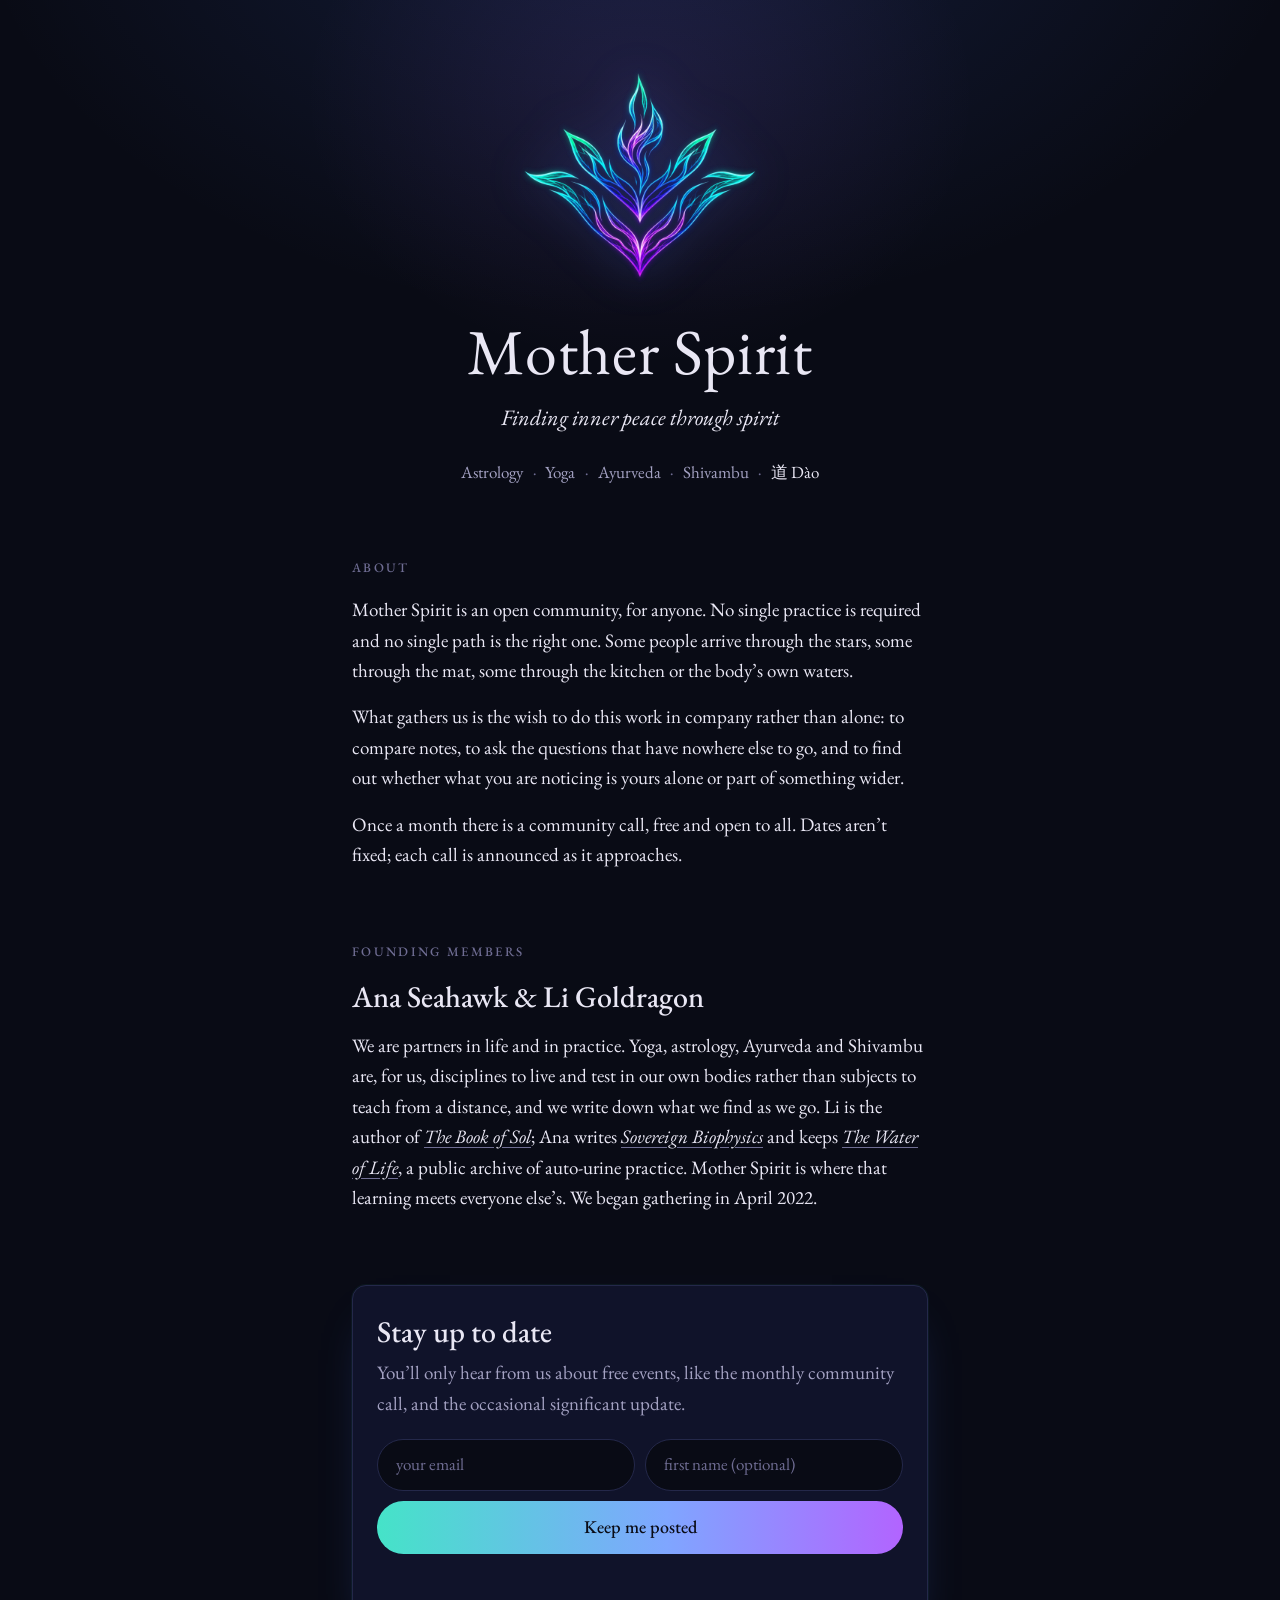
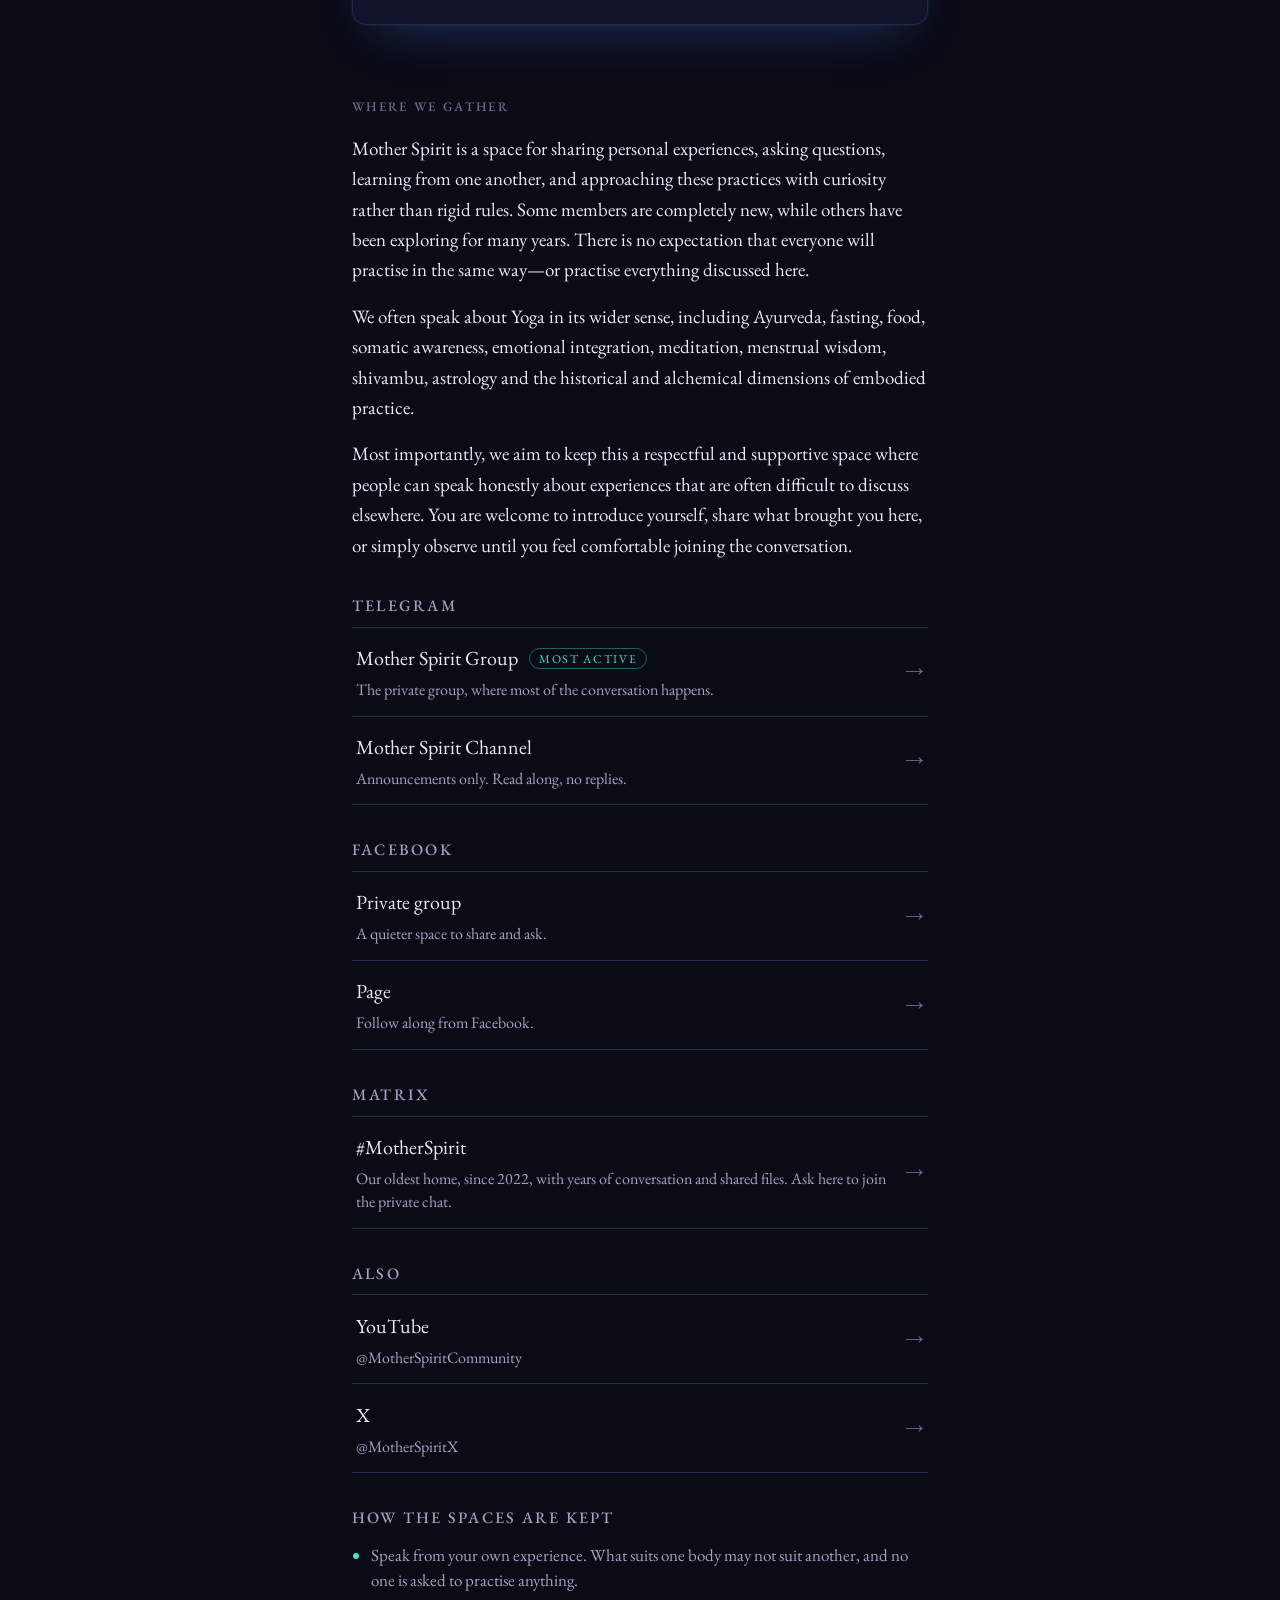
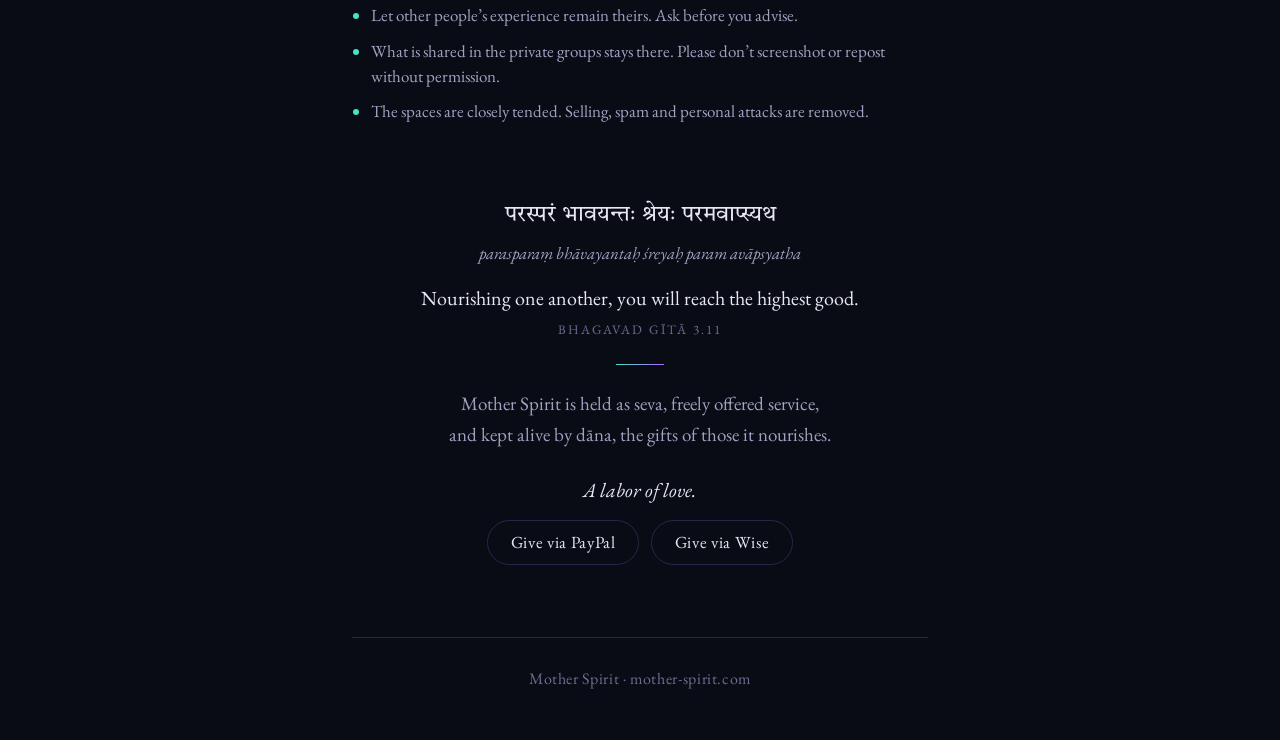
==== docs/index.html @ 405327f0 "Launch one-page Mother Spirit site in docs/ for GitHub Pages Replaces the Linktree redirect with a s" ====
<!doctype html>
<html lang="en">
<head>
<meta charset="utf-8">
<title>Mother Spirit</title>
<meta name="viewport" content="width=device-width, initial-scale=1, viewport-fit=cover">
<meta name="theme-color" content="#090b15">
<link rel="canonical" href="https://mother-spirit.com/">
<meta property="og:type" content="website">
<meta property="og:url" content="https://mother-spirit.com/">
<meta property="og:title" content="Mother Spirit">
<meta property="og:description" content="An open community finding inner peace through spirit: astrology, yoga, Ayurveda, Shivambu and the Dào.">
<meta property="og:image" content="https://mother-spirit.com/assets/og.jpg">
<meta property="og:image:width" content="1200">
<meta property="og:image:height" content="630">
<meta name="twitter:card" content="summary_large_image">
<meta name="twitter:site" content="@MotherSpiritX">
<meta name="description" content="An open community finding inner peace through spirit: astrology, yoga, Ayurveda, Shivambu and the Dào.">
<link rel="icon" href="assets/favicon.png" type="image/png">
<link rel="preconnect" href="https://fonts.googleapis.com">
<link rel="preconnect" href="https://fonts.gstatic.com" crossorigin>
<link rel="stylesheet" href="https://fonts.googleapis.com/css2?family=EB+Garamond:ital,wght@0,400;0,500;0,600;1,400&family=Tiro+Devanagari+Sanskrit&display=swap">
<style>
  /* Mother Spirit is a night-sky page by design: the emblem's glow needs a dark ground. */
  :root {
    color-scheme: dark;
    --ink: #090b15;
    --ink-raised: #10132a;
    --line: #24284a;
    --text: #e9e7f4;
    --muted: #a3a1c2;
    --faint: #6f6d93;
    --teal: #45e3c8;
    --blue: #4f7bff;
    --violet: #b264ff;
    --serif: "EB Garamond", "Iowan Old Style", "Palatino Linotype", Palatino, Georgia, serif;
  }
  * { box-sizing: border-box; }
  html { background: var(--ink); -webkit-text-size-adjust: 100%; }
  body { margin: 0; }
  img { max-width: 100%; }
  body {
    background:
      radial-gradient(60rem 40rem at 50% -8rem, rgba(79, 123, 255, 0.16), transparent 70%),
      radial-gradient(30rem 24rem at 50% 6rem, rgba(178, 100, 255, 0.10), transparent 70%),
      var(--ink);
    color: var(--text);
    font-family: var(--serif);
    font-size: 1.1875rem;
    line-height: 1.6;
    padding-inline: 20px;
    -webkit-font-smoothing: antialiased;
  }
  .page { max-width: 36rem; margin: 0 auto; padding-block: 3.5rem 3rem; display: grid; gap: 4.5rem; }

  a { color: inherit; }
  a:focus-visible, button:focus-visible, input:focus-visible { outline: 2px solid var(--teal); outline-offset: 3px; }

  .label {
    font-size: 0.8125rem; letter-spacing: 0.18em; text-transform: uppercase;
    color: var(--faint); font-weight: 500; margin: 0 0 1rem;
  }
  h2 { font-weight: 500; font-size: 1.875rem; line-height: 1.2; margin: 0 0 1rem; text-wrap: balance; }
  p { margin: 0 0 1rem; }
  p:last-child { margin-bottom: 0; }

  /* Arrival */
  .arrival { text-align: center; display: grid; justify-items: center; gap: 0.25rem; }
  .emblem {
    width: min(15rem, 62vw); height: auto; aspect-ratio: 1; max-width: 100%;
    filter: drop-shadow(0 0 1.5rem rgba(79, 123, 255, 0.35));
    animation: breathe 9s ease-in-out infinite;
  }
  @keyframes breathe {
    0%, 100% { filter: drop-shadow(0 0 1.25rem rgba(79, 123, 255, 0.28)); }
    50% { filter: drop-shadow(0 0 2.25rem rgba(69, 227, 200, 0.40)); }
  }
  h1 { font-weight: 400; font-size: clamp(2.75rem, 11vw, 4rem); line-height: 1; letter-spacing: 0.01em; margin: 1.25rem 0 0.75rem; }
  .tagline { font-style: italic; font-size: 1.375rem; color: var(--text); margin: 0; }
  .practices {
    list-style: none; padding: 0; margin: 1.25rem 0 0;
    display: flex; flex-wrap: wrap; justify-content: center; gap: 0.35rem 0;
    color: var(--muted); font-size: 1.0625rem;
  }
  .practices li + li::before { content: "·"; color: var(--faint); margin: 0 0.6rem; }
  .practices .dao { color: var(--text); }

  /* Keep me posted */
  .posted {
    border: 1px solid var(--line); border-radius: 14px; background: var(--ink-raised);
    padding: 1.75rem 1.5rem; display: grid; gap: 1.25rem;
    box-shadow: 0 0 0 1px rgba(69, 227, 200, 0.05), 0 1.5rem 3rem -1.5rem rgba(79, 123, 255, 0.35);
  }
  .posted h2 { margin-bottom: 0.5rem; }
  .posted .promise { color: var(--muted); }
  .form { display: flex; flex-wrap: wrap; gap: 0.625rem; }
  .form input {
    flex: 1 1 12rem; min-width: 0; font: inherit; font-size: 1.0625rem; color: var(--text);
    background: var(--ink); border: 1px solid var(--line); border-radius: 999px; padding: 0.7rem 1.1rem;
  }
  .form input::placeholder { color: var(--faint); }
  .form button {
    flex: 1 1 100%; font: inherit; font-size: 1.125rem; font-weight: 500; cursor: pointer;
    color: #0a0c16; border: 0; border-radius: 999px; padding: 0.75rem 1.25rem;
    background: linear-gradient(90deg, var(--teal), #7fa6ff 55%, var(--violet));
    transition: filter 0.2s ease;
  }
  .form button:hover { filter: brightness(1.08); }
  .form-note { font-size: 0.9375rem; color: var(--faint); margin: 0; min-height: 1.5em; }
  .form-note.done { color: var(--teal); }

  /* Where we gather */
  .spaces { display: grid; gap: 2rem; }
  .platform h3 { font-weight: 500; font-size: 1rem; letter-spacing: 0.14em; text-transform: uppercase; color: var(--muted); margin: 0 0 0.5rem; }
  .links { list-style: none; padding: 0; margin: 0; border-top: 1px solid var(--line); }
  .links li { border-bottom: 1px solid var(--line); }
  .links a {
    display: grid; grid-template-columns: 1fr auto; align-items: baseline; gap: 0.25rem 1rem;
    padding: 0.9rem 0.25rem; text-decoration: none;
  }
  .links .name { font-size: 1.25rem; }
  .links .what { grid-column: 1; color: var(--muted); font-size: 1rem; line-height: 1.45; }
  .links .go { grid-row: 1 / span 2; grid-column: 2; align-self: center; color: var(--faint); transition: transform 0.2s ease, color 0.2s ease; }
  .links a:hover .go { color: var(--teal); transform: translateX(3px); }
  .links a:hover .name { color: #ffffff; }
  .links .heart .name::after {
    content: "most active"; font-size: 0.75rem; letter-spacing: 0.14em; text-transform: uppercase;
    color: var(--teal); border: 1px solid rgba(69, 227, 200, 0.4); border-radius: 999px;
    padding: 0.1rem 0.55rem; margin-left: 0.7rem; vertical-align: 0.2em; white-space: nowrap;
  }

  .conduct h3 { font-weight: 500; font-size: 1rem; letter-spacing: 0.14em; text-transform: uppercase; color: var(--muted); margin: 0 0 0.75rem; }
  .conduct ul { margin: 0; padding-left: 1.2rem; display: grid; gap: 0.6rem; color: var(--muted); font-size: 1.0625rem; line-height: 1.5; }
  .conduct li::marker { color: var(--teal); }

  /* Founding members */
  .founders p a { text-decoration-color: var(--faint); text-underline-offset: 0.2em; }
  .founders p a:hover { text-decoration-color: var(--teal); }
  .founders cite { font-style: italic; }

  /* Seva */
  .seva { text-align: center; display: grid; justify-items: center; gap: 1.5rem; }
  .verse { margin: 0; display: grid; gap: 0.35rem; }
  .verse .deva { font-family: "Tiro Devanagari Sanskrit", var(--serif); font-size: 1.375rem; line-height: 1.7; color: var(--text); margin: 0; }
  .verse .iast { font-style: italic; color: var(--muted); font-size: 1.0625rem; margin: 0; }
  .verse .gloss { font-size: 1.25rem; margin: 0.6rem 0 0; text-wrap: balance; }
  .verse cite { font-style: normal; font-size: 0.8125rem; letter-spacing: 0.16em; text-transform: uppercase; color: var(--faint); }
  .seva .held { color: var(--muted); max-width: 30rem; margin: 0; text-wrap: balance; }
  .give { display: grid; justify-items: center; gap: 0.85rem; }
  .give .love { font-style: italic; font-size: 1.25rem; margin: 0; }
  .give-links { display: flex; flex-wrap: wrap; justify-content: center; gap: 0.75rem; }
  .give-links a {
    text-decoration: none; font-size: 1.0625rem; letter-spacing: 0.04em;
    border: 1px solid var(--line); border-radius: 999px; padding: 0.5rem 1.4rem;
    transition: border-color 0.2s ease, color 0.2s ease;
  }
  .give-links a:hover { border-color: var(--teal); color: #ffffff; }
  .rule { width: 3rem; height: 1px; border: 0; margin: 0; background: linear-gradient(90deg, var(--teal), var(--violet)); }

  footer { border-top: 1px solid var(--line); padding-top: 1.75rem; color: var(--faint); font-size: 1rem; text-align: center; letter-spacing: 0.04em; }

  @media (prefers-reduced-motion: reduce) {
    .emblem { animation: none; }
    .links .go, .form button, .give-links a { transition: none; }
  }
</style>
</head>
<body>
<div class="page">

  <header class="arrival">
    <img class="emblem" src="assets/emblem.webp" width="640" height="640" alt="The Mother Spirit emblem: leaves and flame rising in teal, blue and violet light">
    <h1>Mother Spirit</h1>
    <p class="tagline">Finding inner peace through spirit</p>
    <ul class="practices" aria-label="Practices held in the community">
      <li>Astrology</li><li>Yoga</li><li>Ayurveda</li><li>Shivambu</li><li class="dao">道 Dào</li>
    </ul>
  </header>

  <section class="about" aria-labelledby="about-h">
    <p class="label" id="about-h">About</p>
    <p>Mother Spirit is an open community, for anyone. No single practice is required and no single path is the right one. Some people arrive through the stars, some through the mat, some through the kitchen or the body’s own waters.</p>
    <p>What gathers us is the wish to do this work in company rather than alone: to compare notes, to ask the questions that have nowhere else to go, and to find out whether what you are noticing is yours alone or part of something wider.</p>
    <p>Once a month there is a community call, free and open to all. Dates aren’t fixed; each call is announced as it approaches.</p>
  </section>

  <section class="founders" aria-labelledby="founders-h">
    <p class="label" id="founders-h">Founding members</p>
    <h2>Ana Seahawk &amp; Li Goldragon</h2>
    <p>We are partners in life and in practice. Yoga, astrology, Ayurveda and Shivambu are, for us, disciplines to live and test in our own bodies rather than subjects to teach from a distance, and we write down what we find as we go. Li is the author of <a href="https://github.com/LiGoldragon/TheBookOfSol" target="_blank" rel="noopener"><cite>The Book of Sol</cite></a>; Ana writes <a href="https://anaseahawk.com/sovereign-biophysics-distillation/" target="_blank" rel="noopener"><cite>Sovereign Biophysics</cite></a> and keeps <a href="https://anaseahawk.github.io/the-water-of-life/" target="_blank" rel="noopener"><cite>The Water of Life</cite></a>, a public archive of auto-urine practice. Mother Spirit is where that learning meets everyone else’s. We began gathering in April 2022.</p>
  </section>

  <section class="posted" aria-labelledby="posted-h">
    <div>
      <h2 id="posted-h">Stay up to date</h2>
      <p class="promise">You’ll only hear from us about free events, like the monthly community call, and the occasional significant update.</p>
    </div>
    <form class="form" id="keep-posted" data-kit-action="https://app.kit.com/forms/9993901/subscriptions" method="post" novalidate>
      <input id="ms-email" name="email_address" type="email" placeholder="your email" autocomplete="email" aria-label="Email address" required>
      <input id="ms-name" name="fields[first_name]" type="text" placeholder="first name (optional)" autocomplete="given-name" aria-label="First name">
      <button type="submit">Keep me posted</button>
    </form>
    <p class="form-note" id="form-note" aria-live="polite"></p>
  </section>

  <section class="spaces" aria-labelledby="spaces-h">
    <div>
      <p class="label" id="spaces-h">Where we gather</p>
      <p>Mother Spirit is a space for sharing personal experiences, asking questions, learning from one another, and approaching these practices with curiosity rather than rigid rules. Some members are completely new, while others have been exploring for many years. There is no expectation that everyone will practise in the same way—or practise everything discussed here.</p>
      <p>We often speak about Yoga in its wider sense, including Ayurveda, fasting, food, somatic awareness, emotional integration, meditation, menstrual wisdom, shivambu, astrology and the historical and alchemical dimensions of embodied practice.</p>
      <p>Most importantly, we aim to keep this a respectful and supportive space where people can speak honestly about experiences that are often difficult to discuss elsewhere. You are welcome to introduce yourself, share what brought you here, or simply observe until you feel comfortable joining the conversation.</p>
    </div>

    <div class="platform">
      <h3>Telegram</h3>
      <ul class="links">
        <li><a class="heart" href="https://t.me/MotherSpiritGroup" target="_blank" rel="noopener">
          <span class="name">Mother Spirit Group</span>
          <span class="what">The private group, where most of the conversation happens.</span>
          <span class="go" aria-hidden="true">→</span></a></li>
        <li><a href="https://t.me/MotherSpiritChannel" target="_blank" rel="noopener">
          <span class="name">Mother Spirit Channel</span>
          <span class="what">Announcements only. Read along, no replies.</span>
          <span class="go" aria-hidden="true">→</span></a></li>
      </ul>
    </div>

    <div class="platform">
      <h3>Facebook</h3>
      <ul class="links">
        <li><a href="https://www.facebook.com/groups/849689763918635" target="_blank" rel="noopener">
          <span class="name">Private group</span>
          <span class="what">A quieter space to share and ask.</span>
          <span class="go" aria-hidden="true">→</span></a></li>
        <li><a href="https://www.facebook.com/profile.php?id=61569087044078" target="_blank" rel="noopener">
          <span class="name">Page</span>
          <span class="what">Follow along from Facebook.</span>
          <span class="go" aria-hidden="true">→</span></a></li>
      </ul>
    </div>

    <div class="platform">
      <h3>Matrix</h3>
      <ul class="links">
        <li><a href="https://matrix.to/#/#motherSpirit:matrix.org" target="_blank" rel="noopener">
          <span class="name">#MotherSpirit</span>
          <span class="what">Our oldest home, since 2022, with years of conversation and shared files. Ask here to join the private chat.</span>
          <span class="go" aria-hidden="true">→</span></a></li>
      </ul>
    </div>

    <div class="platform">
      <h3>Also</h3>
      <ul class="links">
        <li><a href="https://www.youtube.com/@MotherSpiritCommunity" target="_blank" rel="noopener">
          <span class="name">YouTube</span>
          <span class="what">@MotherSpiritCommunity</span>
          <span class="go" aria-hidden="true">→</span></a></li>
        <li><a href="https://x.com/MotherSpiritX" target="_blank" rel="noopener">
          <span class="name">X</span>
          <span class="what">@MotherSpiritX</span>
          <span class="go" aria-hidden="true">→</span></a></li>
      </ul>
    </div>

    <div class="conduct">
      <h3>How the spaces are kept</h3>
      <ul>
        <li>Speak from your own experience. What suits one body may not suit another, and no one is asked to practise anything.</li>
        <li>Let other people’s experience remain theirs. Ask before you advise.</li>
        <li>What is shared in the private groups stays there. Please don’t screenshot or repost without permission.</li>
        <li>The spaces are closely tended. Selling, spam and personal attacks are removed.</li>
      </ul>
    </div>
  </section>

  <section class="seva" aria-label="Seva and dāna">
    <blockquote class="verse" lang="sa">
      <p class="deva">परस्परं भावयन्तः श्रेयः परमवाप्स्यथ</p>
      <p class="iast">parasparaṃ bhāvayantaḥ śreyaḥ param avāpsyatha</p>
      <p class="gloss" lang="en">Nourishing one another, you will reach the highest good.</p>
      <cite lang="en">Bhagavad Gītā 3.11</cite>
    </blockquote>
    <hr class="rule">
    <p class="held">Mother Spirit is held as seva, freely offered service, and kept alive by dāna, the gifts of those it nourishes.</p>
    <div class="give">
      <p class="love">A labor of love.</p>
      <div class="give-links">
        <a href="https://www.paypal.com/paypalme/vivarium" target="_blank" rel="noopener">Give via PayPal</a>
        <a href="https://wise.com/pay/me/joannel78" target="_blank" rel="noopener">Give via Wise</a>
      </div>
    </div>
  </section>

  <footer>Mother Spirit · mother-spirit.com</footer>
</div>

<script>
  // On the live domain the form posts to Kit; anywhere else (previews) it only shows a note.
  (function () {
    var form = document.getElementById('keep-posted');
    var note = document.getElementById('form-note');
    var email = document.getElementById('ms-email');
    var live = /(^|\.)mother-spirit\.com$/.test(location.hostname);
    if (live) form.action = form.dataset.kitAction;
    form.addEventListener('submit', function (e) {
      if (!email.value || !email.checkValidity()) {
        e.preventDefault();
        note.className = 'form-note';
        note.textContent = 'Enter an email address, like name@example.com.';
        email.focus();
        return;
      }
      if (live) return;
      e.preventDefault();
      note.className = 'form-note done';
      note.textContent = 'Preview only: on mother-spirit.com this signs you up.';
    });
  })();
</script>
</body>
</html>
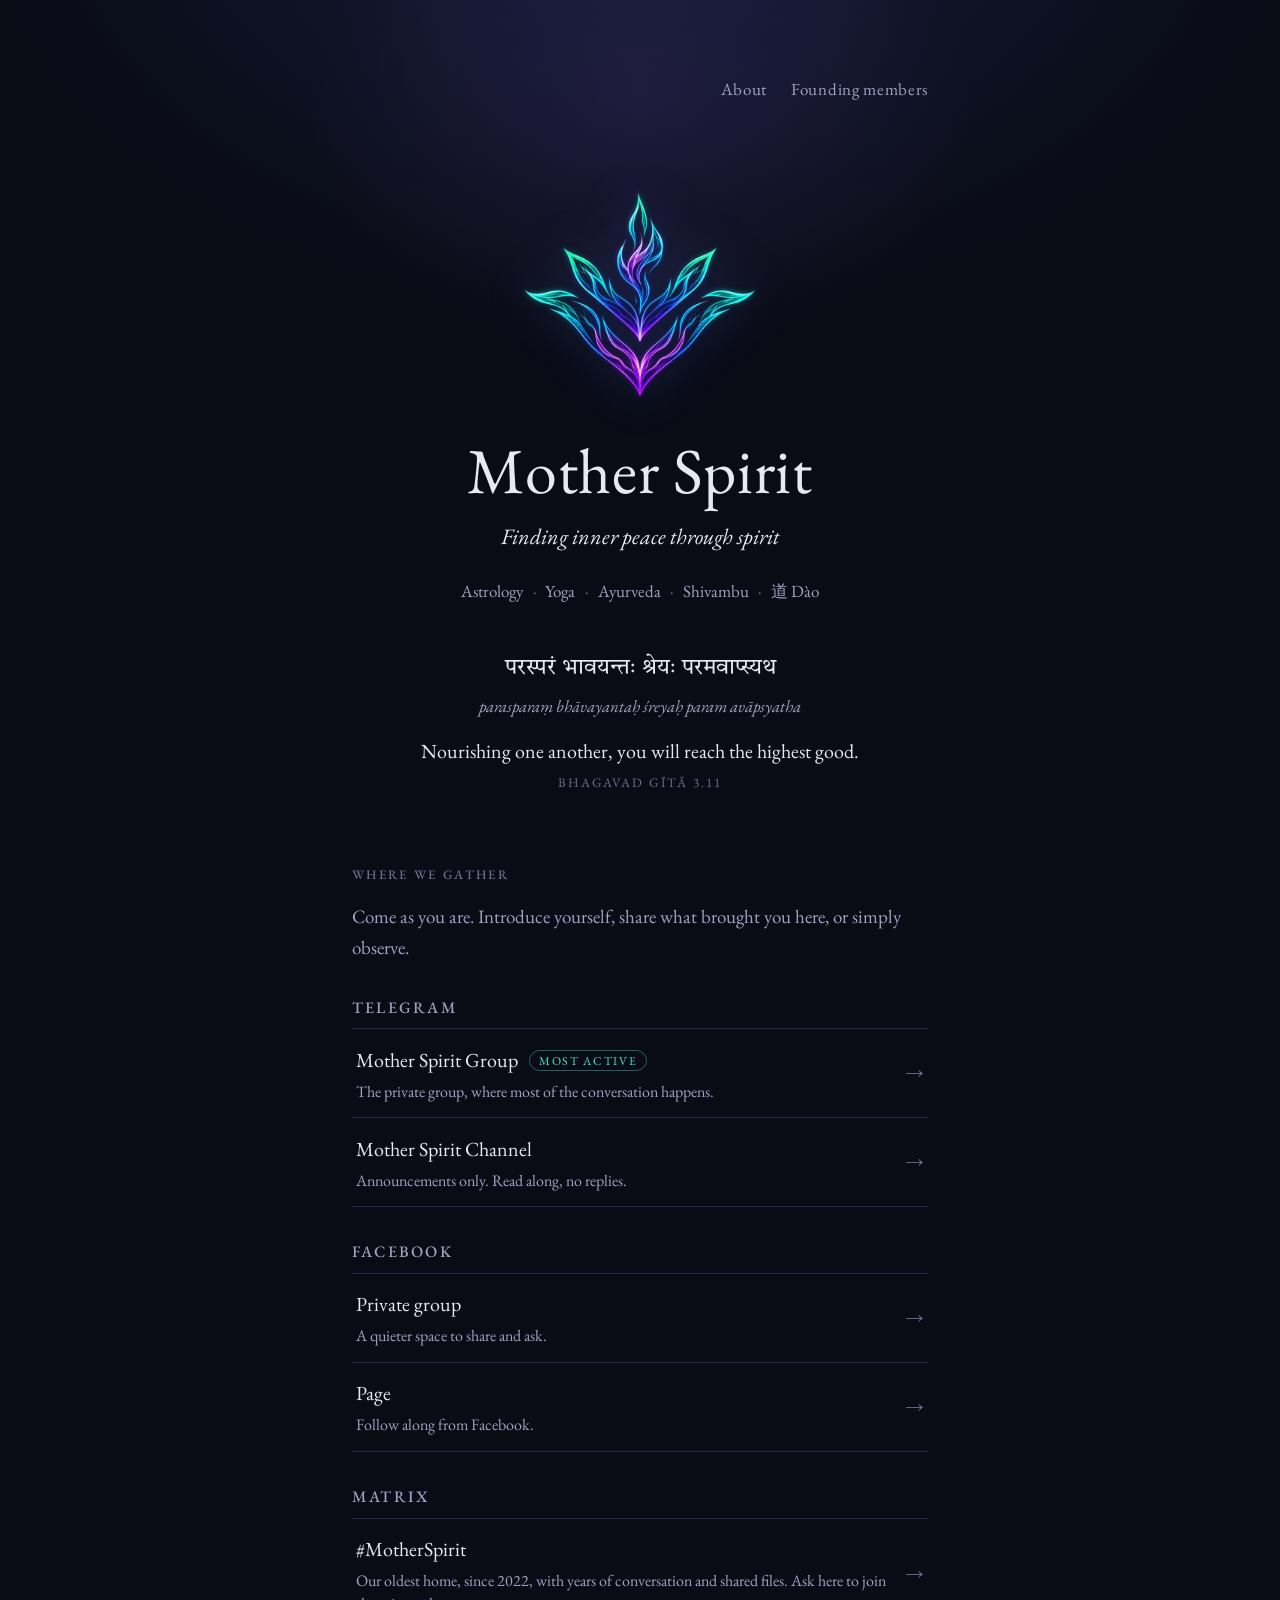
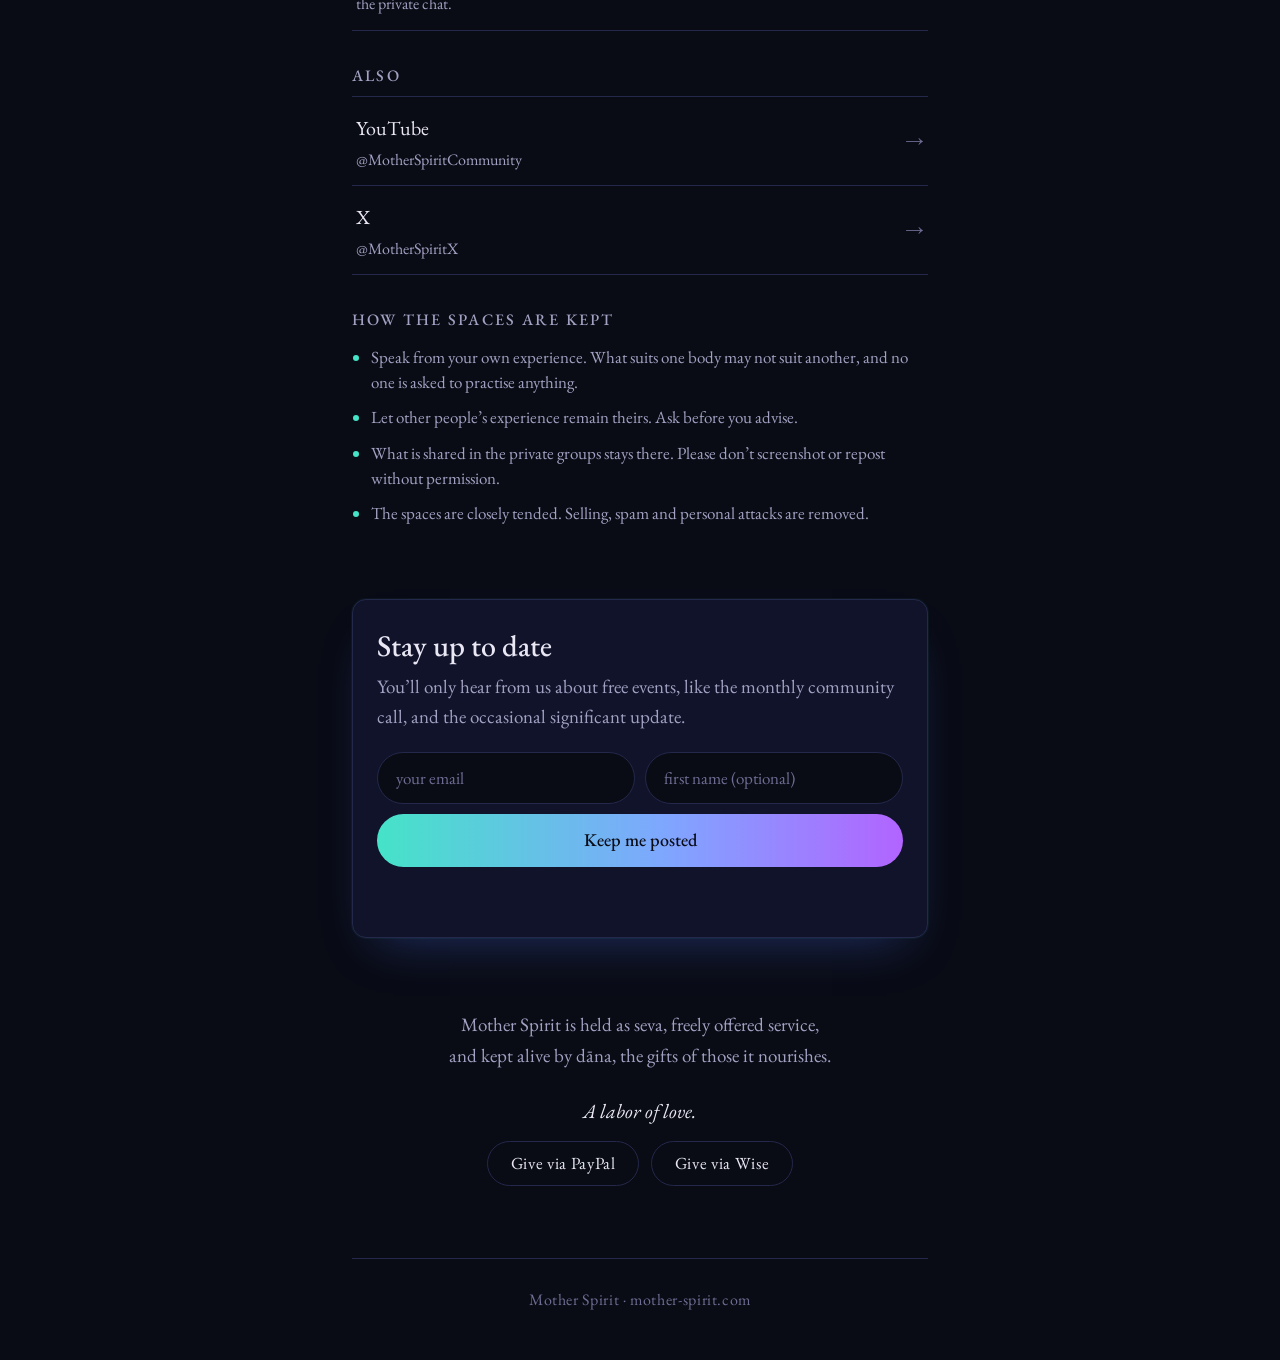
==== commit 9c60d4a5: "Restructure Mother Spirit site: verse at top, About and Founding members pages Home now reads: pract" ====
--- a/docs/index.html
+++ b/docs/index.html
@@ -20,195 +20,34 @@
 <link rel="preconnect" href="https://fonts.googleapis.com">
 <link rel="preconnect" href="https://fonts.gstatic.com" crossorigin>
 <link rel="stylesheet" href="https://fonts.googleapis.com/css2?family=EB+Garamond:ital,wght@0,400;0,500;0,600;1,400&family=Tiro+Devanagari+Sanskrit&display=swap">
-<style>
-  /* Mother Spirit is a night-sky page by design: the emblem's glow needs a dark ground. */
-  :root {
-    color-scheme: dark;
-    --ink: #090b15;
-    --ink-raised: #10132a;
-    --line: #24284a;
-    --text: #e9e7f4;
-    --muted: #a3a1c2;
-    --faint: #6f6d93;
-    --teal: #45e3c8;
-    --blue: #4f7bff;
-    --violet: #b264ff;
-    --serif: "EB Garamond", "Iowan Old Style", "Palatino Linotype", Palatino, Georgia, serif;
-  }
-  * { box-sizing: border-box; }
-  html { background: var(--ink); -webkit-text-size-adjust: 100%; }
-  body { margin: 0; }
-  img { max-width: 100%; }
-  body {
-    background:
-      radial-gradient(60rem 40rem at 50% -8rem, rgba(79, 123, 255, 0.16), transparent 70%),
-      radial-gradient(30rem 24rem at 50% 6rem, rgba(178, 100, 255, 0.10), transparent 70%),
-      var(--ink);
-    color: var(--text);
-    font-family: var(--serif);
-    font-size: 1.1875rem;
-    line-height: 1.6;
-    padding-inline: 20px;
-    -webkit-font-smoothing: antialiased;
-  }
-  .page { max-width: 36rem; margin: 0 auto; padding-block: 3.5rem 3rem; display: grid; gap: 4.5rem; }
-
-  a { color: inherit; }
-  a:focus-visible, button:focus-visible, input:focus-visible { outline: 2px solid var(--teal); outline-offset: 3px; }
-
-  .label {
-    font-size: 0.8125rem; letter-spacing: 0.18em; text-transform: uppercase;
-    color: var(--faint); font-weight: 500; margin: 0 0 1rem;
-  }
-  h2 { font-weight: 500; font-size: 1.875rem; line-height: 1.2; margin: 0 0 1rem; text-wrap: balance; }
-  p { margin: 0 0 1rem; }
-  p:last-child { margin-bottom: 0; }
-
-  /* Arrival */
-  .arrival { text-align: center; display: grid; justify-items: center; gap: 0.25rem; }
-  .emblem {
-    width: min(15rem, 62vw); height: auto; aspect-ratio: 1; max-width: 100%;
-    filter: drop-shadow(0 0 1.5rem rgba(79, 123, 255, 0.35));
-    animation: breathe 9s ease-in-out infinite;
-  }
-  @keyframes breathe {
-    0%, 100% { filter: drop-shadow(0 0 1.25rem rgba(79, 123, 255, 0.28)); }
-    50% { filter: drop-shadow(0 0 2.25rem rgba(69, 227, 200, 0.40)); }
-  }
-  h1 { font-weight: 400; font-size: clamp(2.75rem, 11vw, 4rem); line-height: 1; letter-spacing: 0.01em; margin: 1.25rem 0 0.75rem; }
-  .tagline { font-style: italic; font-size: 1.375rem; color: var(--text); margin: 0; }
-  .practices {
-    list-style: none; padding: 0; margin: 1.25rem 0 0;
-    display: flex; flex-wrap: wrap; justify-content: center; gap: 0.35rem 0;
-    color: var(--muted); font-size: 1.0625rem;
-  }
-  .practices li + li::before { content: "·"; color: var(--faint); margin: 0 0.6rem; }
-  .practices .dao { color: var(--text); }
-
-  /* Keep me posted */
-  .posted {
-    border: 1px solid var(--line); border-radius: 14px; background: var(--ink-raised);
-    padding: 1.75rem 1.5rem; display: grid; gap: 1.25rem;
-    box-shadow: 0 0 0 1px rgba(69, 227, 200, 0.05), 0 1.5rem 3rem -1.5rem rgba(79, 123, 255, 0.35);
-  }
-  .posted h2 { margin-bottom: 0.5rem; }
-  .posted .promise { color: var(--muted); }
-  .form { display: flex; flex-wrap: wrap; gap: 0.625rem; }
-  .form input {
-    flex: 1 1 12rem; min-width: 0; font: inherit; font-size: 1.0625rem; color: var(--text);
-    background: var(--ink); border: 1px solid var(--line); border-radius: 999px; padding: 0.7rem 1.1rem;
-  }
-  .form input::placeholder { color: var(--faint); }
-  .form button {
-    flex: 1 1 100%; font: inherit; font-size: 1.125rem; font-weight: 500; cursor: pointer;
-    color: #0a0c16; border: 0; border-radius: 999px; padding: 0.75rem 1.25rem;
-    background: linear-gradient(90deg, var(--teal), #7fa6ff 55%, var(--violet));
-    transition: filter 0.2s ease;
-  }
-  .form button:hover { filter: brightness(1.08); }
-  .form-note { font-size: 0.9375rem; color: var(--faint); margin: 0; min-height: 1.5em; }
-  .form-note.done { color: var(--teal); }
-
-  /* Where we gather */
-  .spaces { display: grid; gap: 2rem; }
-  .platform h3 { font-weight: 500; font-size: 1rem; letter-spacing: 0.14em; text-transform: uppercase; color: var(--muted); margin: 0 0 0.5rem; }
-  .links { list-style: none; padding: 0; margin: 0; border-top: 1px solid var(--line); }
-  .links li { border-bottom: 1px solid var(--line); }
-  .links a {
-    display: grid; grid-template-columns: 1fr auto; align-items: baseline; gap: 0.25rem 1rem;
-    padding: 0.9rem 0.25rem; text-decoration: none;
-  }
-  .links .name { font-size: 1.25rem; }
-  .links .what { grid-column: 1; color: var(--muted); font-size: 1rem; line-height: 1.45; }
-  .links .go { grid-row: 1 / span 2; grid-column: 2; align-self: center; color: var(--faint); transition: transform 0.2s ease, color 0.2s ease; }
-  .links a:hover .go { color: var(--teal); transform: translateX(3px); }
-  .links a:hover .name { color: #ffffff; }
-  .links .heart .name::after {
-    content: "most active"; font-size: 0.75rem; letter-spacing: 0.14em; text-transform: uppercase;
-    color: var(--teal); border: 1px solid rgba(69, 227, 200, 0.4); border-radius: 999px;
-    padding: 0.1rem 0.55rem; margin-left: 0.7rem; vertical-align: 0.2em; white-space: nowrap;
-  }
-
-  .conduct h3 { font-weight: 500; font-size: 1rem; letter-spacing: 0.14em; text-transform: uppercase; color: var(--muted); margin: 0 0 0.75rem; }
-  .conduct ul { margin: 0; padding-left: 1.2rem; display: grid; gap: 0.6rem; color: var(--muted); font-size: 1.0625rem; line-height: 1.5; }
-  .conduct li::marker { color: var(--teal); }
-
-  /* Founding members */
-  .founders p a { text-decoration-color: var(--faint); text-underline-offset: 0.2em; }
-  .founders p a:hover { text-decoration-color: var(--teal); }
-  .founders cite { font-style: italic; }
-
-  /* Seva */
-  .seva { text-align: center; display: grid; justify-items: center; gap: 1.5rem; }
-  .verse { margin: 0; display: grid; gap: 0.35rem; }
-  .verse .deva { font-family: "Tiro Devanagari Sanskrit", var(--serif); font-size: 1.375rem; line-height: 1.7; color: var(--text); margin: 0; }
-  .verse .iast { font-style: italic; color: var(--muted); font-size: 1.0625rem; margin: 0; }
-  .verse .gloss { font-size: 1.25rem; margin: 0.6rem 0 0; text-wrap: balance; }
-  .verse cite { font-style: normal; font-size: 0.8125rem; letter-spacing: 0.16em; text-transform: uppercase; color: var(--faint); }
-  .seva .held { color: var(--muted); max-width: 30rem; margin: 0; text-wrap: balance; }
-  .give { display: grid; justify-items: center; gap: 0.85rem; }
-  .give .love { font-style: italic; font-size: 1.25rem; margin: 0; }
-  .give-links { display: flex; flex-wrap: wrap; justify-content: center; gap: 0.75rem; }
-  .give-links a {
-    text-decoration: none; font-size: 1.0625rem; letter-spacing: 0.04em;
-    border: 1px solid var(--line); border-radius: 999px; padding: 0.5rem 1.4rem;
-    transition: border-color 0.2s ease, color 0.2s ease;
-  }
-  .give-links a:hover { border-color: var(--teal); color: #ffffff; }
-  .rule { width: 3rem; height: 1px; border: 0; margin: 0; background: linear-gradient(90deg, var(--teal), var(--violet)); }
-
-  footer { border-top: 1px solid var(--line); padding-top: 1.75rem; color: var(--faint); font-size: 1rem; text-align: center; letter-spacing: 0.04em; }
-
-  @media (prefers-reduced-motion: reduce) {
-    .emblem { animation: none; }
-    .links .go, .form button, .give-links a { transition: none; }
-  }
-</style>
+<link rel="stylesheet" href="styles.css">
 </head>
 <body>
 <div class="page">
+  <nav class="topnav" aria-label="Pages">
+    
+    <ul><li><a href="about/">About</a></li><li><a href="founders/">Founding members</a></li></ul>
+  </nav>
 
   <header class="arrival">
     <img class="emblem" src="assets/emblem.webp" width="640" height="640" alt="The Mother Spirit emblem: leaves and flame rising in teal, blue and violet light">
     <h1>Mother Spirit</h1>
     <p class="tagline">Finding inner peace through spirit</p>
     <ul class="practices" aria-label="Practices held in the community">
-      <li>Astrology</li><li>Yoga</li><li>Ayurveda</li><li>Shivambu</li><li class="dao">道 Dào</li>
+      <li>Astrology</li><li>Yoga</li><li>Ayurveda</li><li>Shivambu</li><li>道 Dào</li>
     </ul>
+    <blockquote class="verse" lang="sa">
+      <p class="deva">परस्परं भावयन्तः श्रेयः परमवाप्स्यथ</p>
+      <p class="iast">parasparaṃ bhāvayantaḥ śreyaḥ param avāpsyatha</p>
+      <p class="gloss" lang="en">Nourishing one another, you will reach the highest good.</p>
+      <cite lang="en">Bhagavad Gītā 3.11</cite>
+    </blockquote>
   </header>
-
-  <section class="about" aria-labelledby="about-h">
-    <p class="label" id="about-h">About</p>
-    <p>Mother Spirit is an open community, for anyone. No single practice is required and no single path is the right one. Some people arrive through the stars, some through the mat, some through the kitchen or the body’s own waters.</p>
-    <p>What gathers us is the wish to do this work in company rather than alone: to compare notes, to ask the questions that have nowhere else to go, and to find out whether what you are noticing is yours alone or part of something wider.</p>
-    <p>Once a month there is a community call, free and open to all. Dates aren’t fixed; each call is announced as it approaches.</p>
-  </section>
-
-  <section class="founders" aria-labelledby="founders-h">
-    <p class="label" id="founders-h">Founding members</p>
-    <h2>Ana Seahawk &amp; Li Goldragon</h2>
-    <p>We are partners in life and in practice. Yoga, astrology, Ayurveda and Shivambu are, for us, disciplines to live and test in our own bodies rather than subjects to teach from a distance, and we write down what we find as we go. Li is the author of <a href="https://github.com/LiGoldragon/TheBookOfSol" target="_blank" rel="noopener"><cite>The Book of Sol</cite></a>; Ana writes <a href="https://anaseahawk.com/sovereign-biophysics-distillation/" target="_blank" rel="noopener"><cite>Sovereign Biophysics</cite></a> and keeps <a href="https://anaseahawk.github.io/the-water-of-life/" target="_blank" rel="noopener"><cite>The Water of Life</cite></a>, a public archive of auto-urine practice. Mother Spirit is where that learning meets everyone else’s. We began gathering in April 2022.</p>
-  </section>
-
-  <section class="posted" aria-labelledby="posted-h">
-    <div>
-      <h2 id="posted-h">Stay up to date</h2>
-      <p class="promise">You’ll only hear from us about free events, like the monthly community call, and the occasional significant update.</p>
-    </div>
-    <form class="form" id="keep-posted" data-kit-action="https://app.kit.com/forms/9993901/subscriptions" method="post" novalidate>
-      <input id="ms-email" name="email_address" type="email" placeholder="your email" autocomplete="email" aria-label="Email address" required>
-      <input id="ms-name" name="fields[first_name]" type="text" placeholder="first name (optional)" autocomplete="given-name" aria-label="First name">
-      <button type="submit">Keep me posted</button>
-    </form>
-    <p class="form-note" id="form-note" aria-live="polite"></p>
-  </section>
 
   <section class="spaces" aria-labelledby="spaces-h">
     <div>
       <p class="label" id="spaces-h">Where we gather</p>
-      <p>Mother Spirit is a space for sharing personal experiences, asking questions, learning from one another, and approaching these practices with curiosity rather than rigid rules. Some members are completely new, while others have been exploring for many years. There is no expectation that everyone will practise in the same way—or practise everything discussed here.</p>
-      <p>We often speak about Yoga in its wider sense, including Ayurveda, fasting, food, somatic awareness, emotional integration, meditation, menstrual wisdom, shivambu, astrology and the historical and alchemical dimensions of embodied practice.</p>
-      <p>Most importantly, we aim to keep this a respectful and supportive space where people can speak honestly about experiences that are often difficult to discuss elsewhere. You are welcome to introduce yourself, share what brought you here, or simply observe until you feel comfortable joining the conversation.</p>
+      <p class="intro">Come as you are. Introduce yourself, share what brought you here, or simply observe.</p>
     </div>
 
     <div class="platform">
@@ -274,14 +113,20 @@
     </div>
   </section>
 
+  <section class="posted" aria-labelledby="posted-h">
+    <div>
+      <h2 id="posted-h">Stay up to date</h2>
+      <p class="promise">You’ll only hear from us about free events, like the monthly community call, and the occasional significant update.</p>
+    </div>
+    <form class="form" id="keep-posted" data-kit-action="https://app.kit.com/forms/9993901/subscriptions" method="post" novalidate>
+      <input id="ms-email" name="email_address" type="email" placeholder="your email" autocomplete="email" aria-label="Email address" required>
+      <input id="ms-name" name="fields[first_name]" type="text" placeholder="first name (optional)" autocomplete="given-name" aria-label="First name">
+      <button type="submit">Keep me posted</button>
+    </form>
+    <p class="form-note" id="form-note" aria-live="polite"></p>
+  </section>
+
   <section class="seva" aria-label="Seva and dāna">
-    <blockquote class="verse" lang="sa">
-      <p class="deva">परस्परं भावयन्तः श्रेयः परमवाप्स्यथ</p>
-      <p class="iast">parasparaṃ bhāvayantaḥ śreyaḥ param avāpsyatha</p>
-      <p class="gloss" lang="en">Nourishing one another, you will reach the highest good.</p>
-      <cite lang="en">Bhagavad Gītā 3.11</cite>
-    </blockquote>
-    <hr class="rule">
     <p class="held">Mother Spirit is held as seva, freely offered service, and kept alive by dāna, the gifts of those it nourishes.</p>
     <div class="give">
       <p class="love">A labor of love.</p>
@@ -294,7 +139,6 @@
 
   <footer>Mother Spirit · mother-spirit.com</footer>
 </div>
-
 <script>
   // On the live domain the form posts to Kit; anywhere else (previews) it only shows a note.
   (function () {
--- a/docs/styles.css
+++ b/docs/styles.css
@@ -0,0 +1,157 @@
+/* Mother Spirit is a night-sky page by design: the emblem's glow needs a dark ground. */
+  :root {
+    color-scheme: dark;
+    --ink: #090b15;
+    --ink-raised: #10132a;
+    --line: #24284a;
+    --text: #e9e7f4;
+    --muted: #a3a1c2;
+    --faint: #6f6d93;
+    --teal: #45e3c8;
+    --blue: #4f7bff;
+    --violet: #b264ff;
+    --serif: "EB Garamond", "Iowan Old Style", "Palatino Linotype", Palatino, Georgia, serif;
+  }
+  * { box-sizing: border-box; }
+  html { background: var(--ink); -webkit-text-size-adjust: 100%; }
+  body { margin: 0; }
+  img { max-width: 100%; }
+  body {
+    background:
+      radial-gradient(60rem 40rem at 50% -8rem, rgba(79, 123, 255, 0.16), transparent 70%),
+      radial-gradient(30rem 24rem at 50% 6rem, rgba(178, 100, 255, 0.10), transparent 70%),
+      var(--ink);
+    color: var(--text);
+    font-family: var(--serif);
+    font-size: 1.1875rem;
+    line-height: 1.6;
+    padding-inline: 20px;
+    -webkit-font-smoothing: antialiased;
+  }
+  .page { max-width: 36rem; margin: 0 auto; padding-block: 3.5rem 3rem; display: grid; gap: 4.5rem; }
+
+  a { color: inherit; }
+  a:focus-visible, button:focus-visible, input:focus-visible { outline: 2px solid var(--teal); outline-offset: 3px; }
+
+  .label {
+    font-size: 0.8125rem; letter-spacing: 0.18em; text-transform: uppercase;
+    color: var(--faint); font-weight: 500; margin: 0 0 1rem;
+  }
+  h2 { font-weight: 500; font-size: 1.875rem; line-height: 1.2; margin: 0 0 1rem; text-wrap: balance; }
+  p { margin: 0 0 1rem; }
+  p:last-child { margin-bottom: 0; }
+
+  /* Arrival */
+  .arrival { text-align: center; display: grid; justify-items: center; gap: 0.25rem; }
+  .emblem {
+    width: min(15rem, 62vw); height: auto; aspect-ratio: 1; max-width: 100%;
+    filter: drop-shadow(0 0 1.5rem rgba(79, 123, 255, 0.35));
+    animation: breathe 9s ease-in-out infinite;
+  }
+  @keyframes breathe {
+    0%, 100% { filter: drop-shadow(0 0 1.25rem rgba(79, 123, 255, 0.28)); }
+    50% { filter: drop-shadow(0 0 2.25rem rgba(69, 227, 200, 0.40)); }
+  }
+  h1 { font-weight: 400; font-size: clamp(2.75rem, 11vw, 4rem); line-height: 1; letter-spacing: 0.01em; margin: 1.25rem 0 0.75rem; }
+  .tagline { font-style: italic; font-size: 1.375rem; color: var(--text); margin: 0; }
+  .practices {
+    list-style: none; padding: 0; margin: 1.25rem 0 0;
+    display: flex; flex-wrap: wrap; justify-content: center; gap: 0.35rem 0;
+    color: var(--muted); font-size: 1.0625rem;
+  }
+  .practices li + li::before { content: "·"; color: var(--faint); margin: 0 0.6rem; }
+
+  /* Navigation */
+  .topnav { display: flex; flex-wrap: wrap; justify-content: space-between; align-items: center; gap: 0.5rem 1.5rem; padding-top: 1.25rem; font-size: 1.0625rem; }
+  .topnav .home { display: inline-flex; align-items: center; gap: 0.6rem; text-decoration: none; color: var(--text); }
+  .topnav .home img { width: 2.25rem; height: 2.25rem; }
+  .topnav ul { list-style: none; margin: 0 0 0 auto; padding: 0; display: flex; flex-wrap: wrap; gap: 0.4rem 1.5rem; }
+  .topnav ul a { color: var(--muted); text-decoration: none; letter-spacing: 0.04em; border-bottom: 1px solid transparent; padding-bottom: 0.15rem; }
+  .topnav ul a:hover { color: var(--text); border-bottom-color: var(--teal); }
+  .topnav ul a[aria-current="page"] { color: var(--text); border-bottom-color: var(--violet); }
+  .page-head { display: grid; gap: 0.5rem; }
+  .page-head h1 { font-size: clamp(2.25rem, 9vw, 3.25rem); margin: 0; }
+  .subhead { font-weight: 500; font-size: 1rem; letter-spacing: 0.14em; text-transform: uppercase; color: var(--muted); margin: 2.25rem 0 0.75rem; }
+  .back { color: var(--muted); text-decoration-color: var(--faint); text-underline-offset: 0.2em; }
+  .back:hover { color: var(--text); text-decoration-color: var(--teal); }
+  .arrival .verse { margin-top: 2.5rem; }
+  .spaces .intro { color: var(--muted); }
+
+  /* Keep me posted */
+  .posted {
+    border: 1px solid var(--line); border-radius: 14px; background: var(--ink-raised);
+    padding: 1.75rem 1.5rem; display: grid; gap: 1.25rem;
+    box-shadow: 0 0 0 1px rgba(69, 227, 200, 0.05), 0 1.5rem 3rem -1.5rem rgba(79, 123, 255, 0.35);
+  }
+  .posted h2 { margin-bottom: 0.5rem; }
+  .posted .promise { color: var(--muted); }
+  .form { display: flex; flex-wrap: wrap; gap: 0.625rem; }
+  .form input {
+    flex: 1 1 12rem; min-width: 0; font: inherit; font-size: 1.0625rem; color: var(--text);
+    background: var(--ink); border: 1px solid var(--line); border-radius: 999px; padding: 0.7rem 1.1rem;
+  }
+  .form input::placeholder { color: var(--faint); }
+  .form button {
+    flex: 1 1 100%; font: inherit; font-size: 1.125rem; font-weight: 500; cursor: pointer;
+    color: #0a0c16; border: 0; border-radius: 999px; padding: 0.75rem 1.25rem;
+    background: linear-gradient(90deg, var(--teal), #7fa6ff 55%, var(--violet));
+    transition: filter 0.2s ease;
+  }
+  .form button:hover { filter: brightness(1.08); }
+  .form-note { font-size: 0.9375rem; color: var(--faint); margin: 0; min-height: 1.5em; }
+  .form-note.done { color: var(--teal); }
+
+  /* Where we gather */
+  .spaces { display: grid; gap: 2rem; }
+  .platform h3 { font-weight: 500; font-size: 1rem; letter-spacing: 0.14em; text-transform: uppercase; color: var(--muted); margin: 0 0 0.5rem; }
+  .links { list-style: none; padding: 0; margin: 0; border-top: 1px solid var(--line); }
+  .links li { border-bottom: 1px solid var(--line); }
+  .links a {
+    display: grid; grid-template-columns: 1fr auto; align-items: baseline; gap: 0.25rem 1rem;
+    padding: 0.9rem 0.25rem; text-decoration: none;
+  }
+  .links .name { font-size: 1.25rem; }
+  .links .what { grid-column: 1; color: var(--muted); font-size: 1rem; line-height: 1.45; }
+  .links .go { grid-row: 1 / span 2; grid-column: 2; align-self: center; color: var(--faint); transition: transform 0.2s ease, color 0.2s ease; }
+  .links a:hover .go { color: var(--teal); transform: translateX(3px); }
+  .links a:hover .name { color: #ffffff; }
+  .links .heart .name::after {
+    content: "most active"; font-size: 0.75rem; letter-spacing: 0.14em; text-transform: uppercase;
+    color: var(--teal); border: 1px solid rgba(69, 227, 200, 0.4); border-radius: 999px;
+    padding: 0.1rem 0.55rem; margin-left: 0.7rem; vertical-align: 0.2em; white-space: nowrap;
+  }
+
+  .conduct h3 { font-weight: 500; font-size: 1rem; letter-spacing: 0.14em; text-transform: uppercase; color: var(--muted); margin: 0 0 0.75rem; }
+  .conduct ul { margin: 0; padding-left: 1.2rem; display: grid; gap: 0.6rem; color: var(--muted); font-size: 1.0625rem; line-height: 1.5; }
+  .conduct li::marker { color: var(--teal); }
+
+  /* Founding members */
+  .founders p a { text-decoration-color: var(--faint); text-underline-offset: 0.2em; }
+  .founders p a:hover { text-decoration-color: var(--teal); }
+  .founders cite { font-style: italic; }
+
+  /* Seva */
+  .seva { text-align: center; display: grid; justify-items: center; gap: 1.5rem; }
+  .verse { margin: 0; display: grid; gap: 0.35rem; }
+  .verse .deva { font-family: "Tiro Devanagari Sanskrit", var(--serif); font-size: 1.375rem; line-height: 1.7; color: var(--text); margin: 0; }
+  .verse .iast { font-style: italic; color: var(--muted); font-size: 1.0625rem; margin: 0; }
+  .verse .gloss { font-size: 1.25rem; margin: 0.6rem 0 0; text-wrap: balance; }
+  .verse cite { font-style: normal; font-size: 0.8125rem; letter-spacing: 0.16em; text-transform: uppercase; color: var(--faint); }
+  .seva .held { color: var(--muted); max-width: 30rem; margin: 0; text-wrap: balance; }
+  .give { display: grid; justify-items: center; gap: 0.85rem; }
+  .give .love { font-style: italic; font-size: 1.25rem; margin: 0; }
+  .give-links { display: flex; flex-wrap: wrap; justify-content: center; gap: 0.75rem; }
+  .give-links a {
+    text-decoration: none; font-size: 1.0625rem; letter-spacing: 0.04em;
+    border: 1px solid var(--line); border-radius: 999px; padding: 0.5rem 1.4rem;
+    transition: border-color 0.2s ease, color 0.2s ease;
+  }
+  .give-links a:hover { border-color: var(--teal); color: #ffffff; }
+  .rule { width: 3rem; height: 1px; border: 0; margin: 0; background: linear-gradient(90deg, var(--teal), var(--violet)); }
+
+  footer { border-top: 1px solid var(--line); padding-top: 1.75rem; color: var(--faint); font-size: 1rem; text-align: center; letter-spacing: 0.04em; }
+
+  @media (prefers-reduced-motion: reduce) {
+    .emblem { animation: none; }
+    .links .go, .form button, .give-links a { transition: none; }
+  }
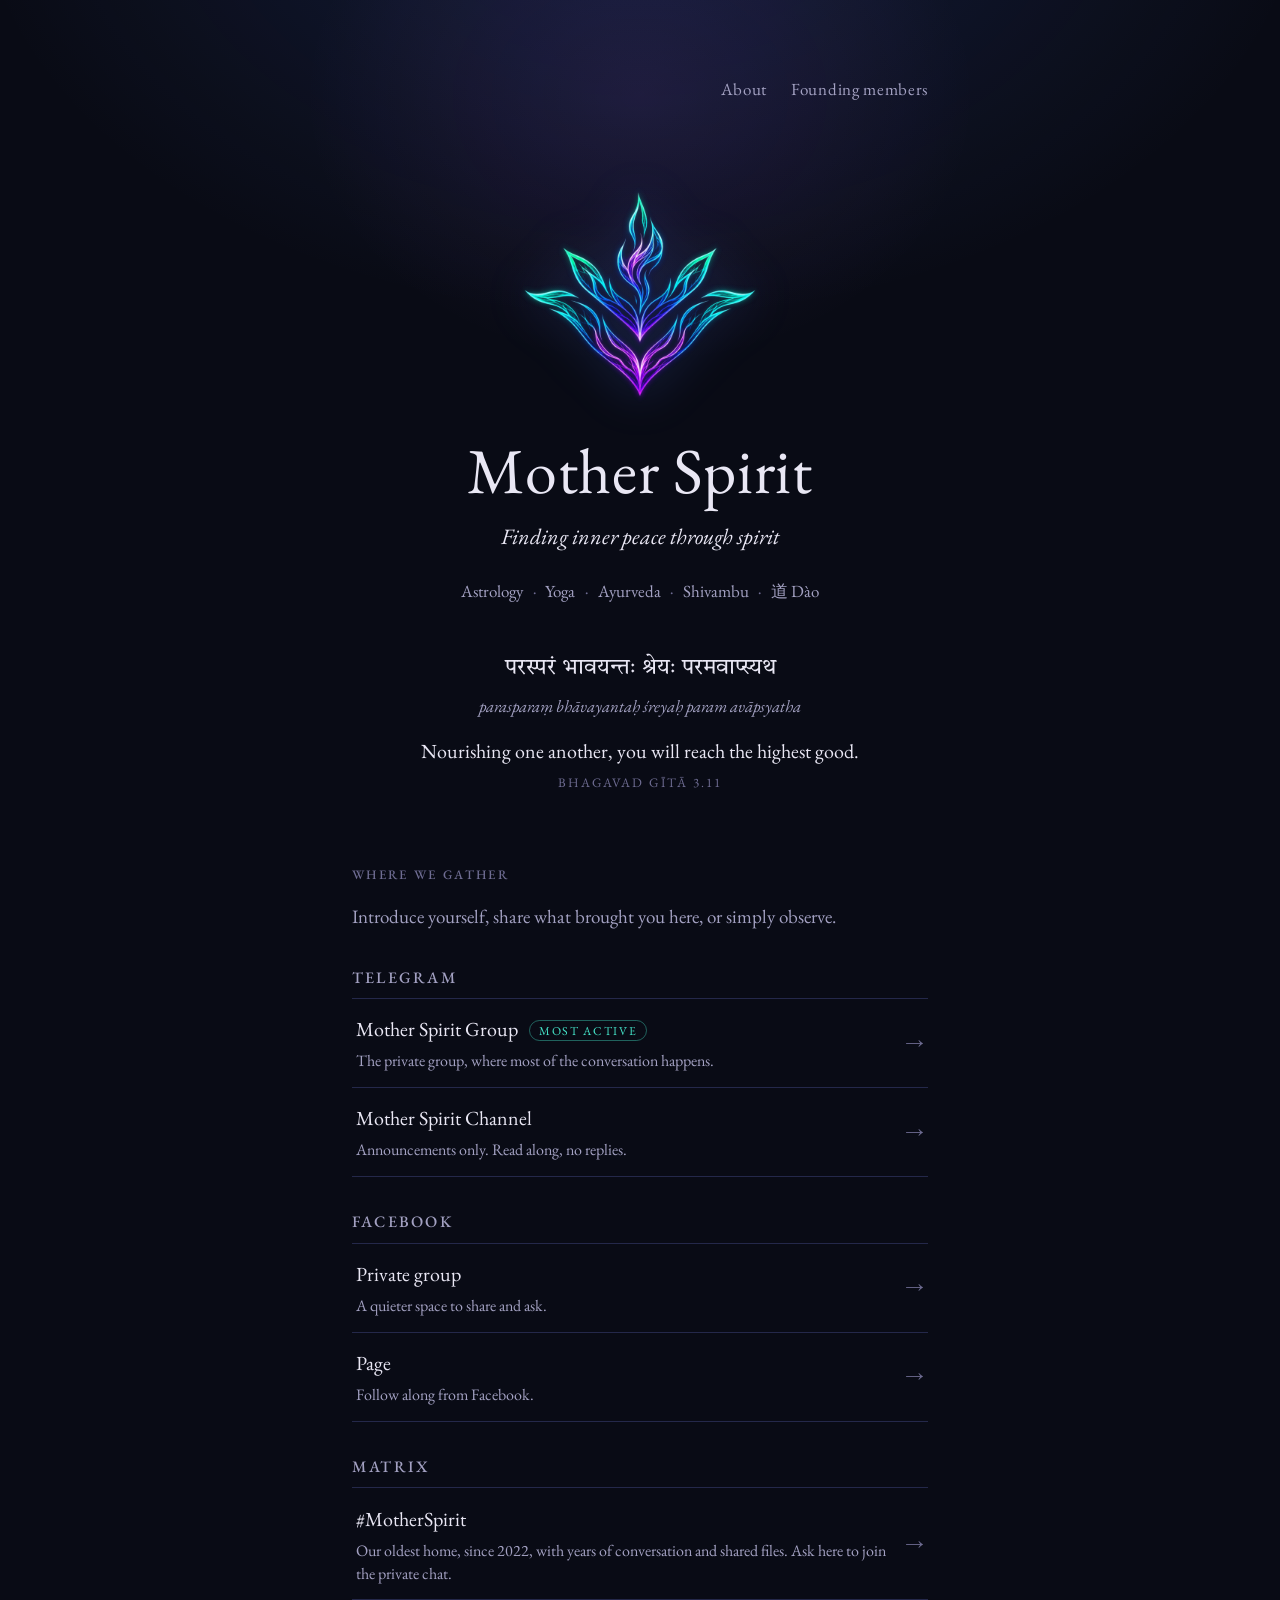
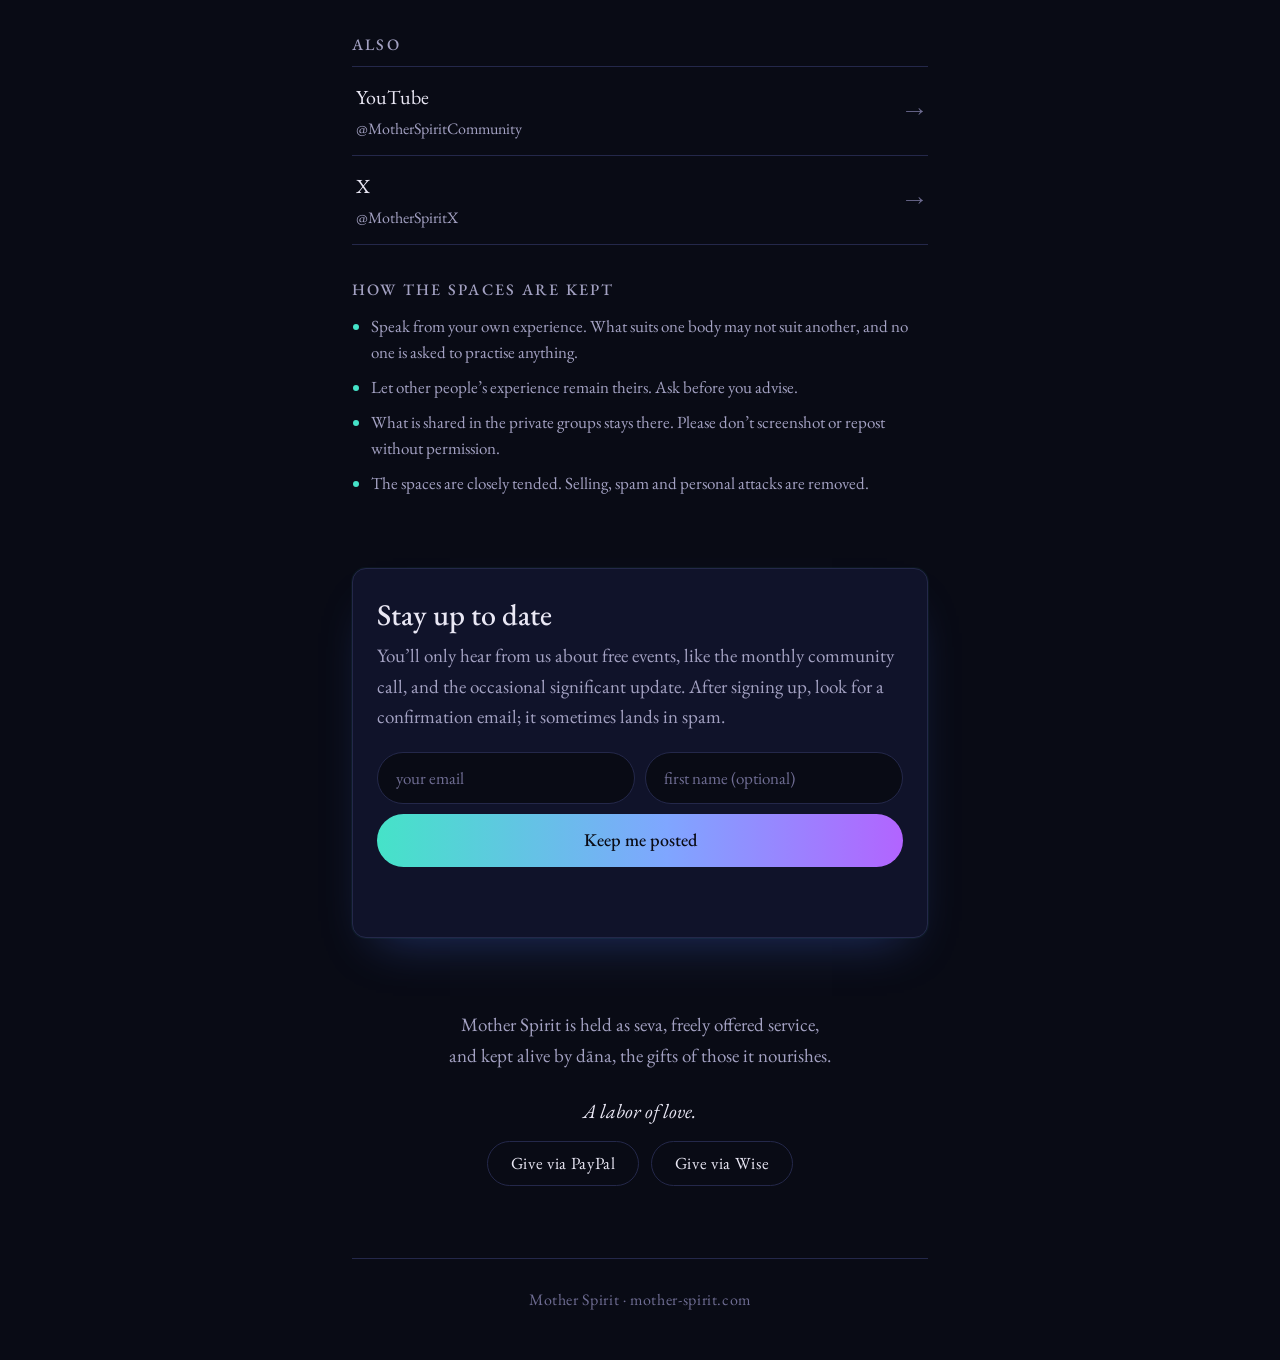
==== commit e4c5374b: "Mother Spirit: spam-folder hint for confirmation, trim Where we gather intro Co-Authored-By: Claude " ====
--- a/docs/index.html
+++ b/docs/index.html
@@ -47,7 +47,7 @@
   <section class="spaces" aria-labelledby="spaces-h">
     <div>
       <p class="label" id="spaces-h">Where we gather</p>
-      <p class="intro">Come as you are. Introduce yourself, share what brought you here, or simply observe.</p>
+      <p class="intro">Introduce yourself, share what brought you here, or simply observe.</p>
     </div>
 
     <div class="platform">
@@ -116,9 +116,9 @@
   <section class="posted" aria-labelledby="posted-h">
     <div>
       <h2 id="posted-h">Stay up to date</h2>
-      <p class="promise">You’ll only hear from us about free events, like the monthly community call, and the occasional significant update.</p>
-    </div>
-    <form class="form" id="keep-posted" data-kit-action="https://app.kit.com/forms/9993901/subscriptions" method="post" novalidate>
+      <p class="promise">You’ll only hear from us about free events, like the monthly community call, and the occasional significant update. After signing up, look for a confirmation email; it sometimes lands in spam.</p>
+    </div>
+    <form class="form" id="keep-posted" action="https://app.kit.com/forms/9993901/subscriptions" method="post" novalidate>
       <input id="ms-email" name="email_address" type="email" placeholder="your email" autocomplete="email" aria-label="Email address" required>
       <input id="ms-name" name="fields[first_name]" type="text" placeholder="first name (optional)" autocomplete="given-name" aria-label="First name">
       <button type="submit">Keep me posted</button>
@@ -140,25 +140,66 @@
   <footer>Mother Spirit · mother-spirit.com</footer>
 </div>
 <script>
-  // On the live domain the form posts to Kit; anywhere else (previews) it only shows a note.
+  // Signup: same exchange Kit's own embed script performs (reCAPTCHA v3 token + JSON reply),
+  // so subscribers are confirmed on the page instead of on Kit's "One more step" screen.
   (function () {
+    var SITE_KEY = '6LdkIV0UAAAAABtNVAAP99TC6f_18LiETnPK6ziX'; // Kit's public reCAPTCHA key
     var form = document.getElementById('keep-posted');
     var note = document.getElementById('form-note');
     var email = document.getElementById('ms-email');
-    var live = /(^|\.)mother-spirit\.com$/.test(location.hostname);
-    if (live) form.action = form.dataset.kitAction;
-    form.addEventListener('submit', function (e) {
+    var button = form.querySelector('button');
+    var captcha;
+
+    function loadCaptcha() {
+      if (captcha) return captcha;
+      captcha = new Promise(function (resolve, reject) {
+        var s = document.createElement('script');
+        s.src = 'https://www.google.com/recaptcha/api.js?render=' + SITE_KEY;
+        s.onload = function () { grecaptcha.ready(resolve); };
+        s.onerror = reject;
+        document.head.appendChild(s);
+      });
+      return captcha;
+    }
+    email.addEventListener('focus', loadCaptcha, { once: true });
+
+    function say(text, ok) { note.className = ok ? 'form-note done' : 'form-note'; note.textContent = text; }
+
+    form.addEventListener('submit', async function (e) {
+      e.preventDefault();
       if (!email.value || !email.checkValidity()) {
-        e.preventDefault();
-        note.className = 'form-note';
-        note.textContent = 'Enter an email address, like name@example.com.';
+        say('Enter an email address, like name@example.com.');
         email.focus();
         return;
       }
-      if (live) return;
-      e.preventDefault();
-      note.className = 'form-note done';
-      note.textContent = 'Preview only: on mother-spirit.com this signs you up.';
+      button.disabled = true;
+      say('Sending…');
+      var data = new FormData(form);
+      try {
+        await loadCaptcha();
+        data.append('token', await grecaptcha.execute(SITE_KEY, { action: 'formsubmit' }));
+      } catch (err) { data.append('token', ''); }
+      data.append('referrer', document.referrer);
+      data.append('host', location.href);
+      data.append('search', location.search);
+      data.append('ckjs_version', '6');
+      try {
+        var res = await fetch(form.action, { method: 'POST', body: data, headers: { Accept: 'application/json', 'X-CKJS-Version': '6' } });
+        var reply = await res.json();
+        if (reply.status === 'success') {
+          form.hidden = true;
+          say('Thank you. Please check your inbox, and your spam folder, for a confirmation email.', true);
+        } else if (reply.status === 'quarantined' && reply.url) {
+          note.className = 'form-note';
+          note.innerHTML = 'One more step: <a href="' + reply.url + '" target="_blank" rel="noopener">complete a quick check</a> to finish signing up.';
+        } else {
+          say('That didn’t go through. Check the address and try again.');
+        }
+      } catch (err) {
+        form.submit(); // network or script trouble: fall back to Kit's own page
+      } finally {
+        button.disabled = false;
+      }
     });
   })();
 </script>
--- a/docs/styles.css
+++ b/docs/styles.css
@@ -155,3 +155,6 @@
     .emblem { animation: none; }
     .links .go, .form button, .give-links a { transition: none; }
   }
+.form[hidden] { display: none; }
+.form-note a { color: var(--teal); text-underline-offset: 0.2em; }
+.form button:disabled { opacity: 0.6; cursor: wait; }
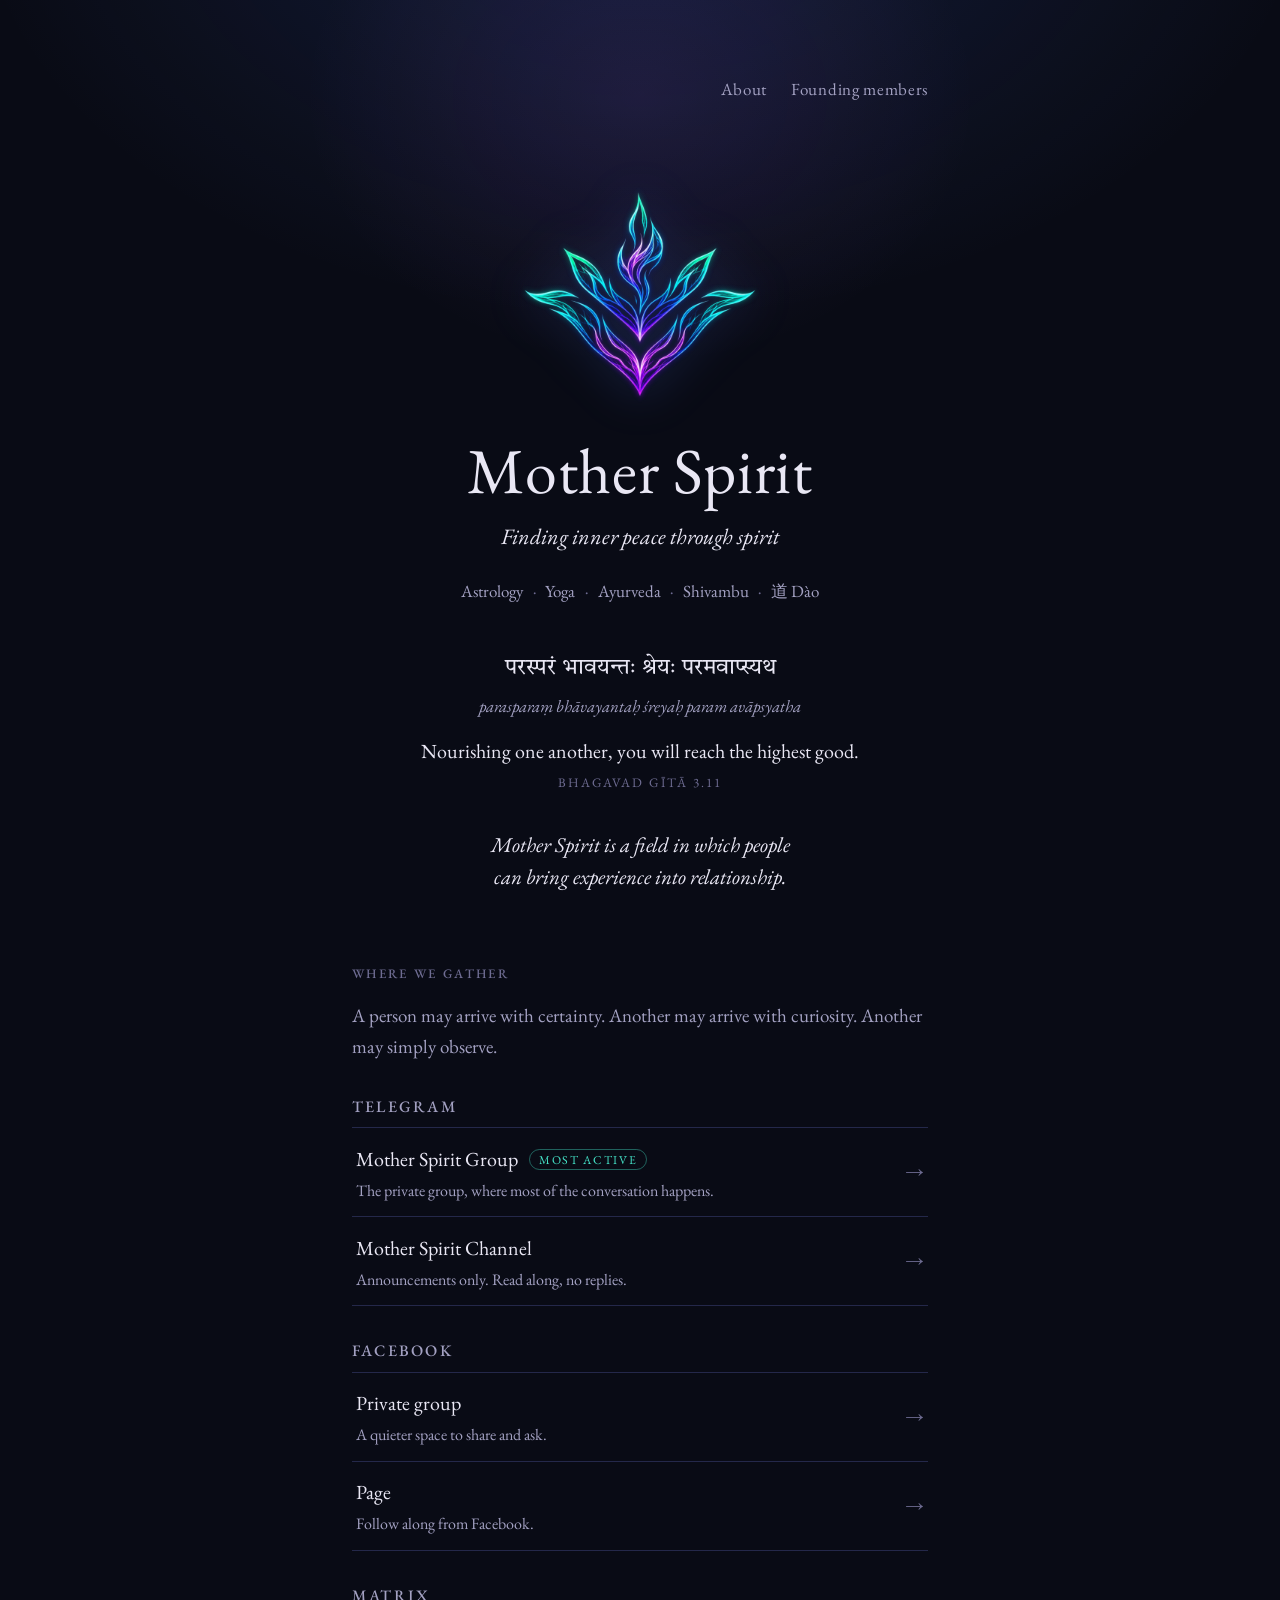
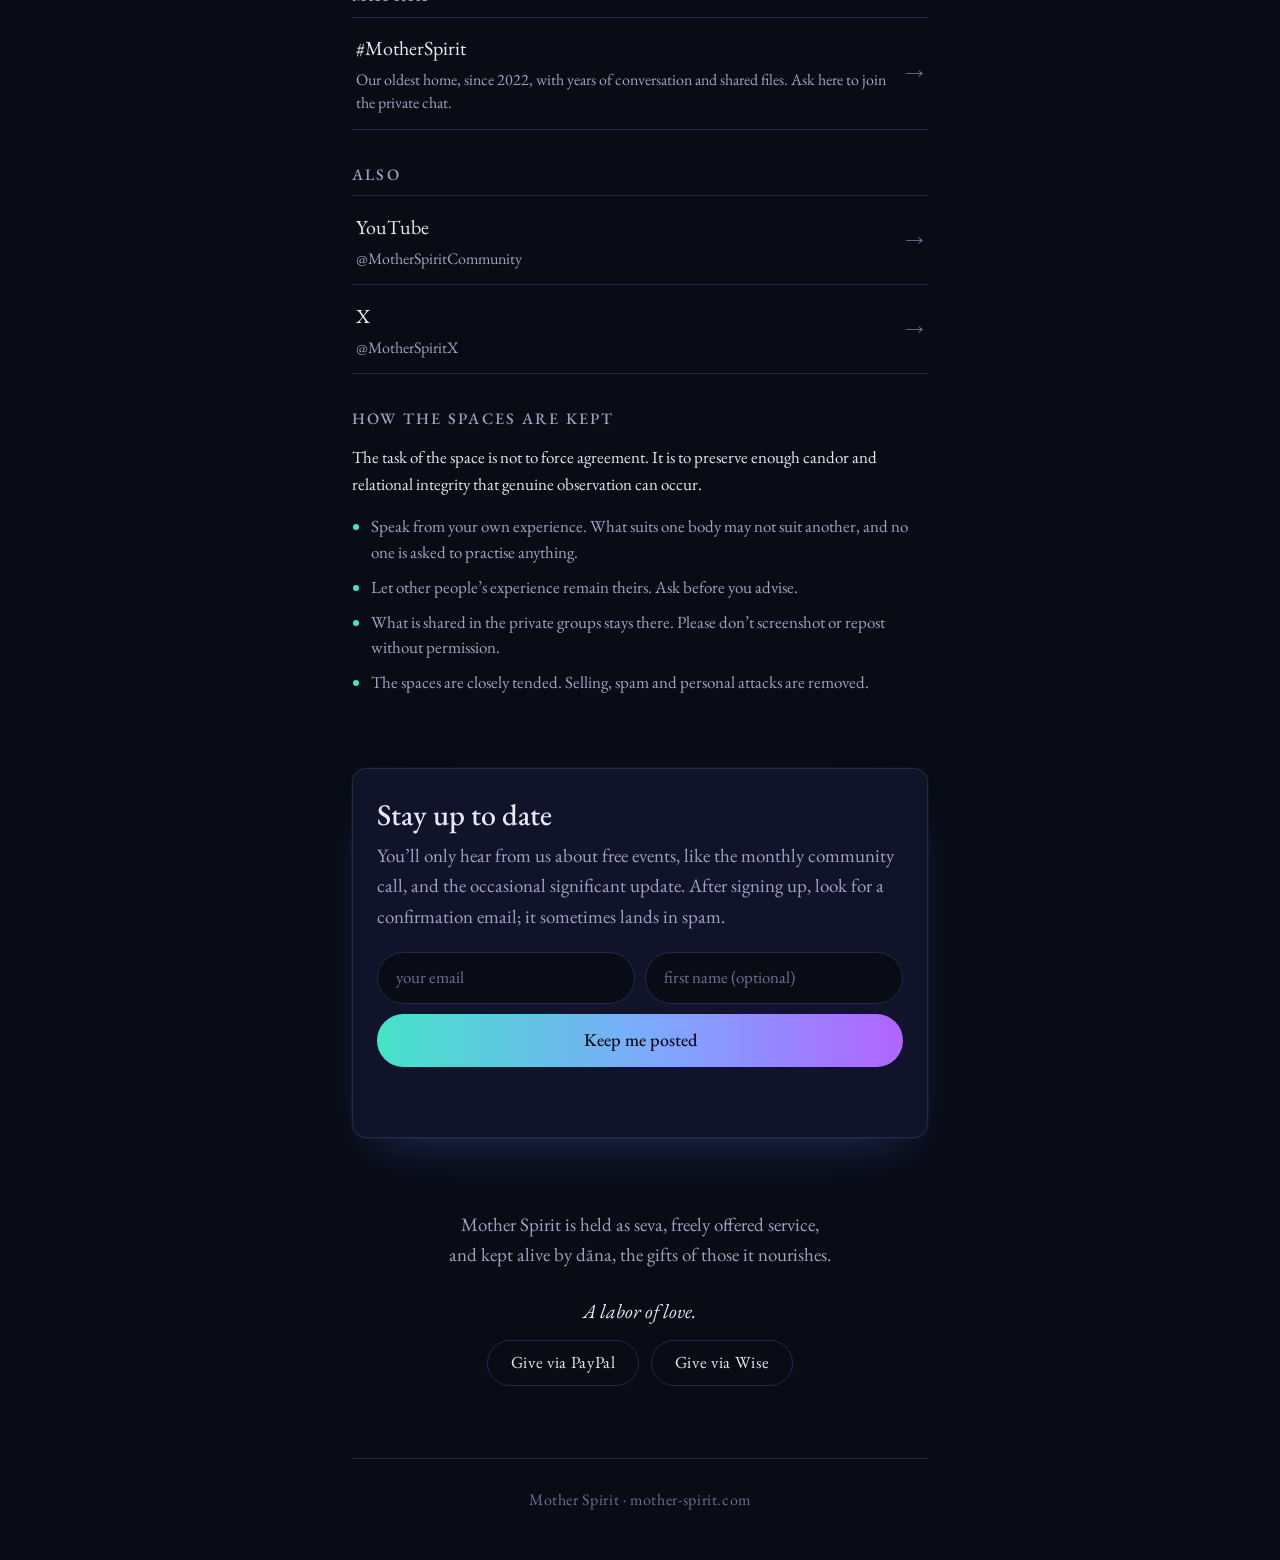
==== commit 818db395: "Mother Spirit: weave in 'A Field Rather Than an Institution' text Home: field line under Gita 3.11, " ====
--- a/docs/index.html
+++ b/docs/index.html
@@ -42,12 +42,13 @@
       <p class="gloss" lang="en">Nourishing one another, you will reach the highest good.</p>
       <cite lang="en">Bhagavad Gītā 3.11</cite>
     </blockquote>
+    <p class="field">Mother Spirit is a field in which people can bring experience into relationship.</p>
   </header>
 
   <section class="spaces" aria-labelledby="spaces-h">
     <div>
       <p class="label" id="spaces-h">Where we gather</p>
-      <p class="intro">Introduce yourself, share what brought you here, or simply observe.</p>
+      <p class="intro">A person may arrive with certainty. Another may arrive with curiosity. Another may simply observe.</p>
     </div>
 
     <div class="platform">
@@ -104,6 +105,7 @@
 
     <div class="conduct">
       <h3>How the spaces are kept</h3>
+      <p class="conduct-intro">The task of the space is not to force agreement. It is to preserve enough candor and relational integrity that genuine observation can occur.</p>
       <ul>
         <li>Speak from your own experience. What suits one body may not suit another, and no one is asked to practise anything.</li>
         <li>Let other people’s experience remain theirs. Ask before you advise.</li>
--- a/docs/styles.css
+++ b/docs/styles.css
@@ -158,3 +158,7 @@
 .form[hidden] { display: none; }
 .form-note a { color: var(--teal); text-underline-offset: 0.2em; }
 .form button:disabled { opacity: 0.6; cursor: wait; }
+.arrival .field { font-style: italic; font-size: 1.3125rem; line-height: 1.5; max-width: 28rem; margin: 2rem auto 0; text-wrap: balance; }
+.conduct-intro { color: var(--text); font-size: 1.0625rem; margin: 0 0 1rem; }
+.page-head .subtitle { font-style: italic; font-size: 1.375rem; color: var(--muted); margin: 0; }
+.about .rule { margin: 2.25rem 0 1.75rem; }
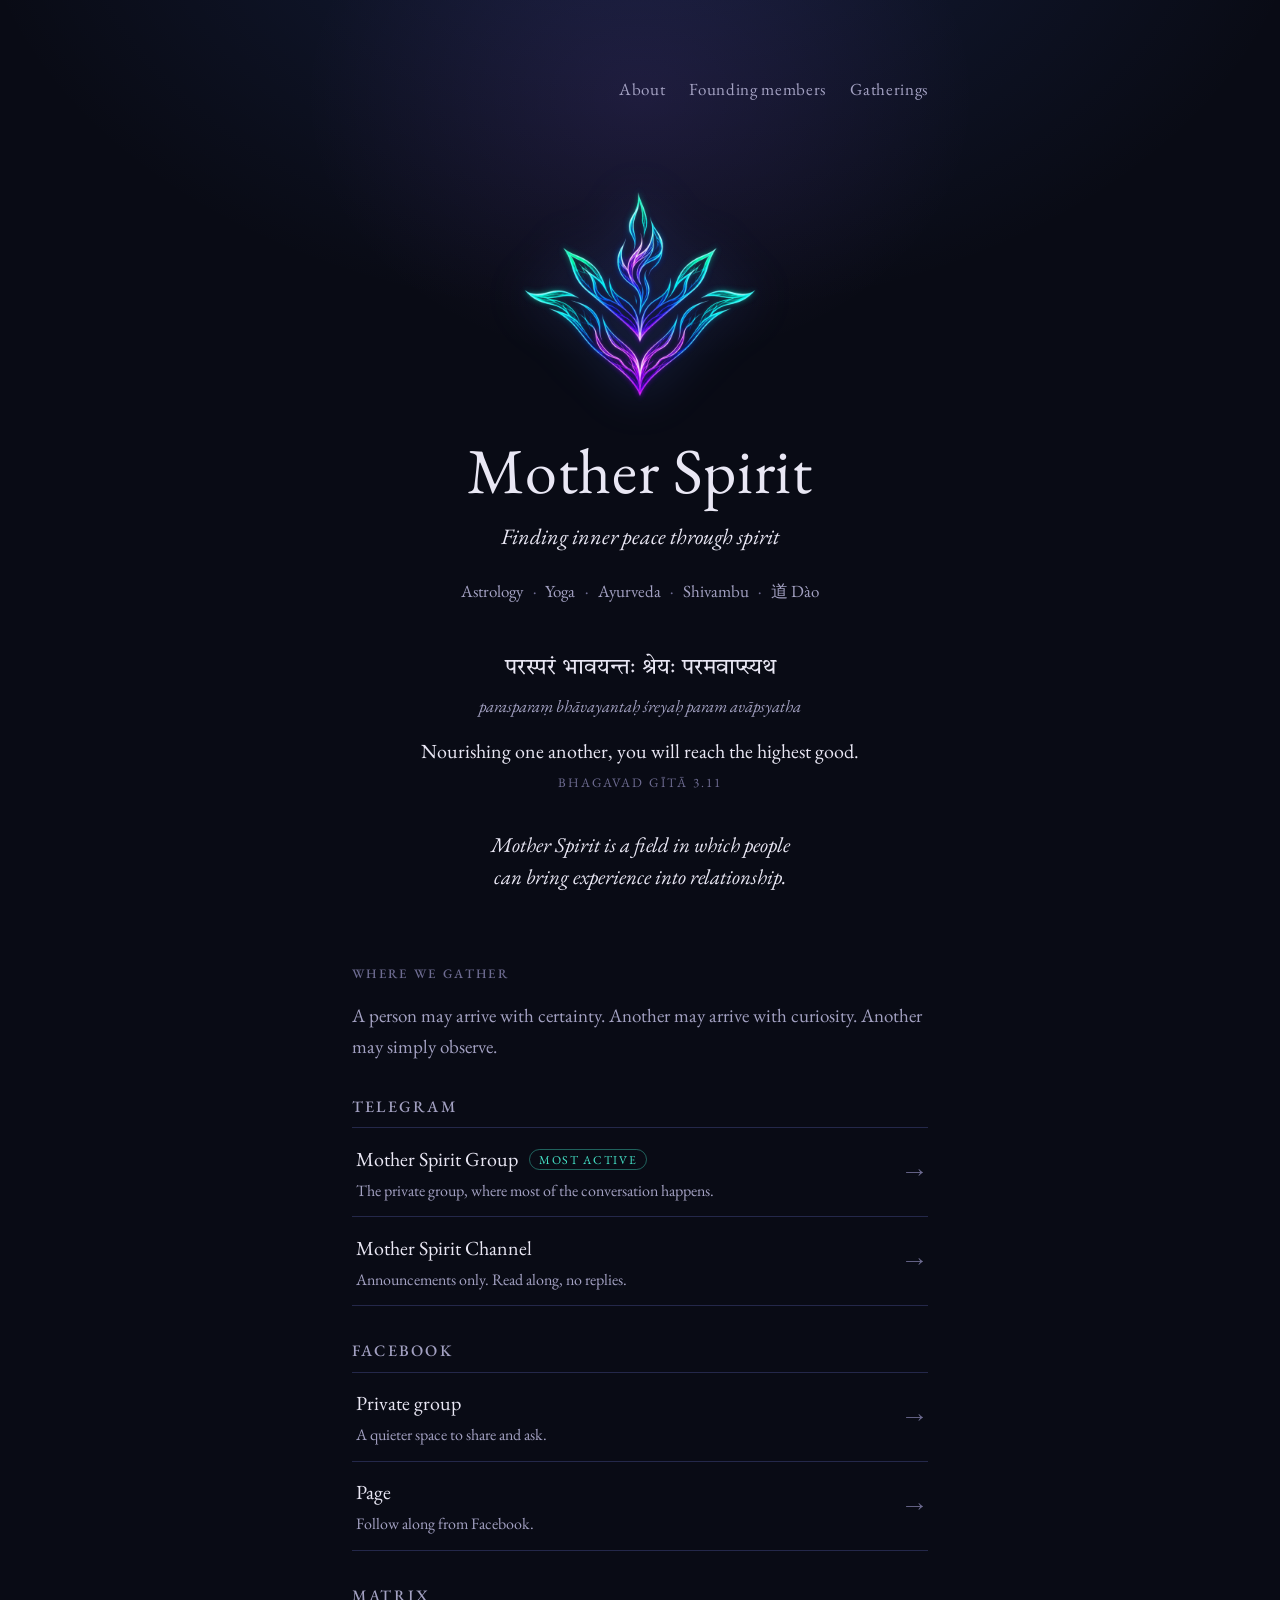
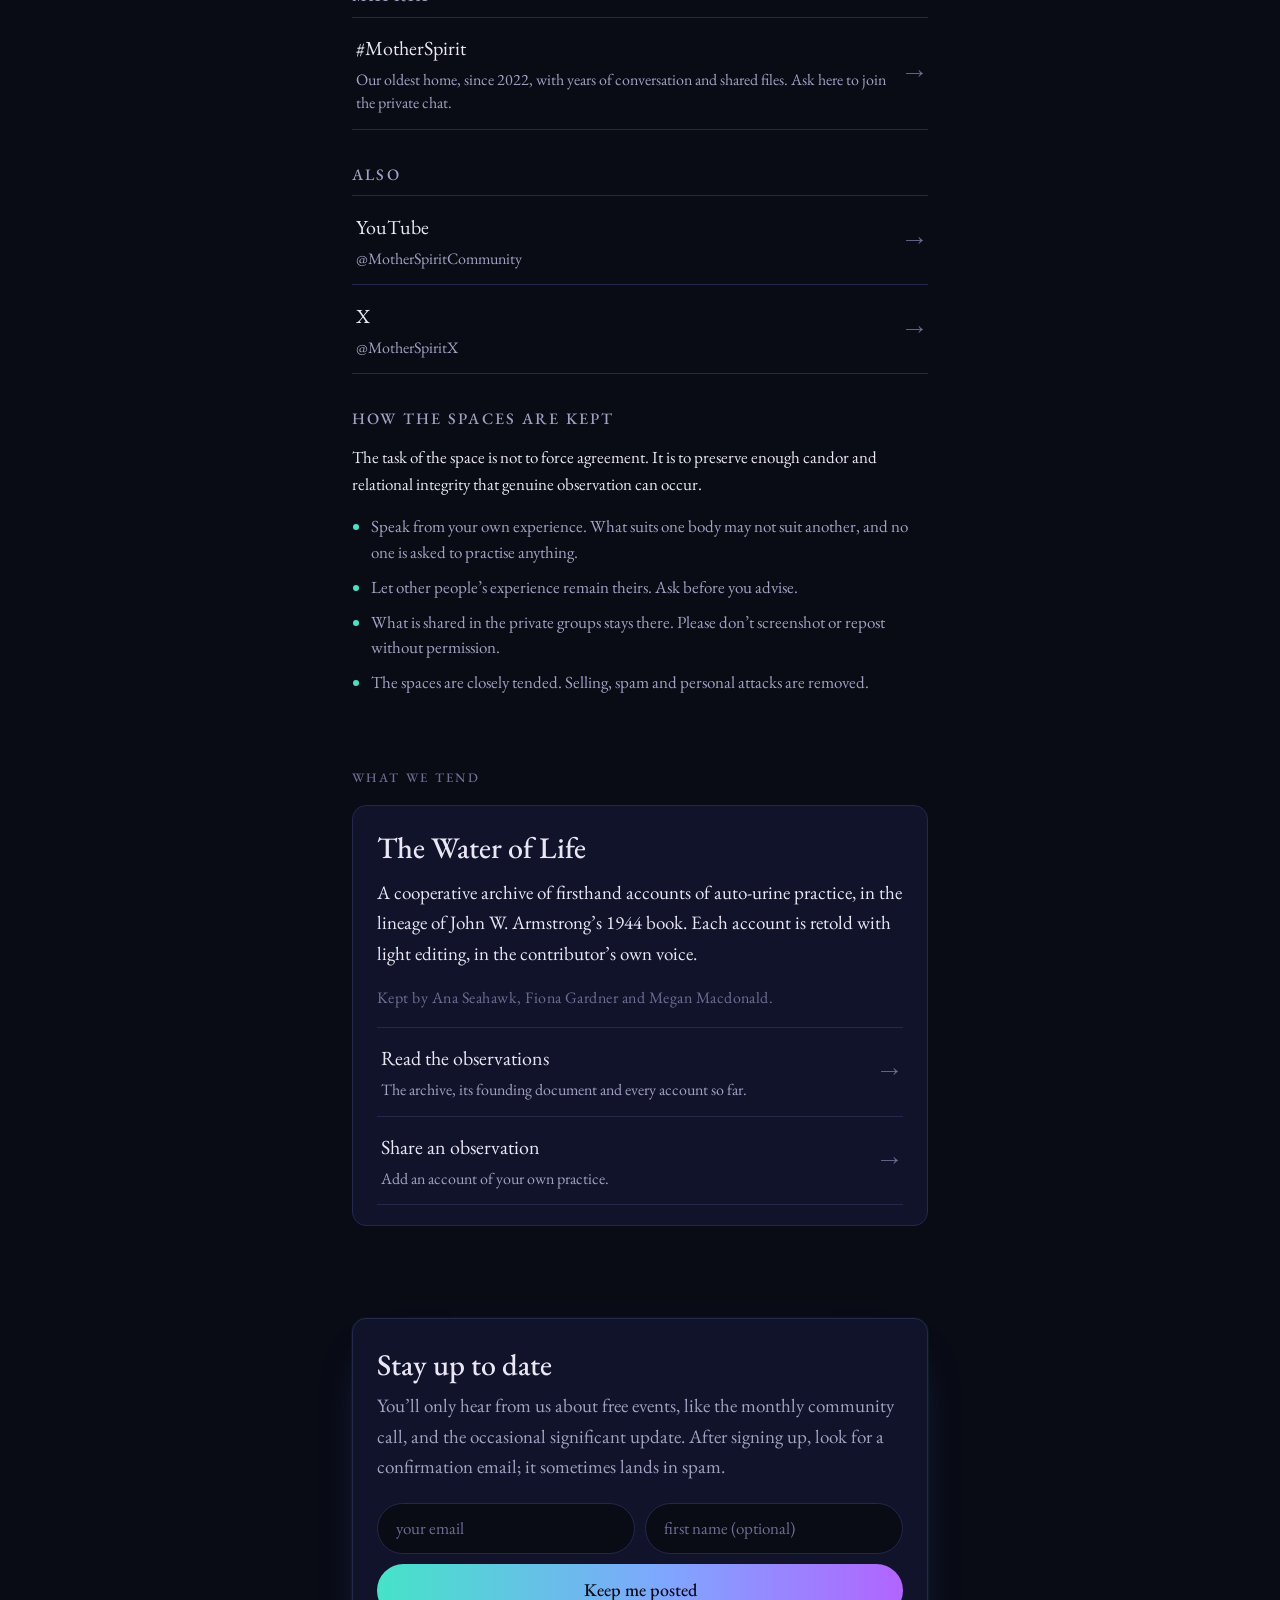
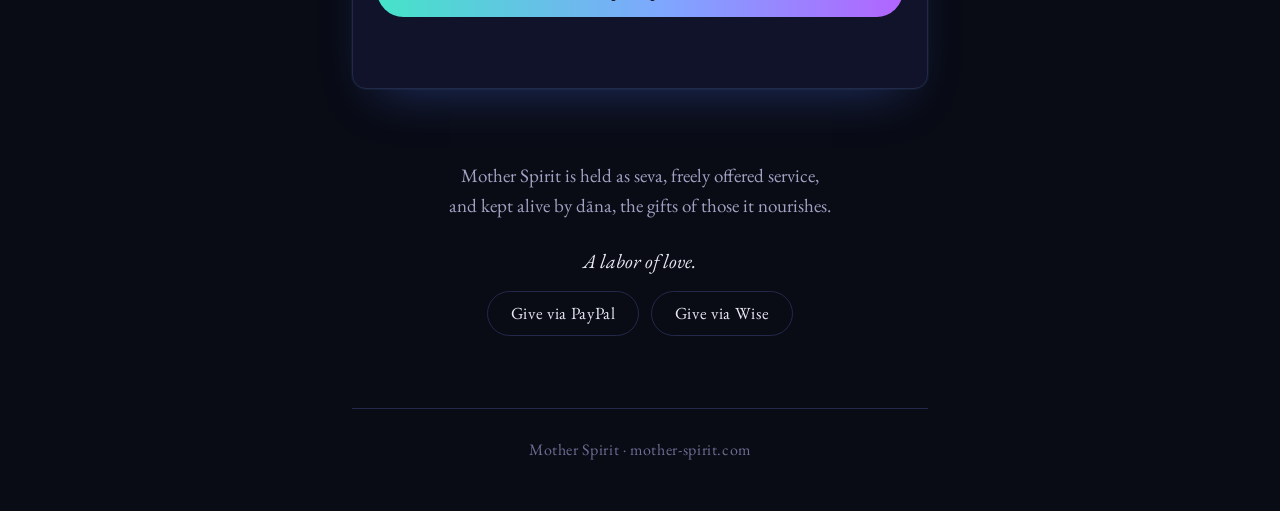
==== commit d9795aba: "Mother Spirit: Gatherings page and What we tend section New Gatherings tab (open community call; cir" ====
--- a/docs/index.html
+++ b/docs/index.html
@@ -26,7 +26,7 @@
 <div class="page">
   <nav class="topnav" aria-label="Pages">
     
-    <ul><li><a href="about/">About</a></li><li><a href="founders/">Founding members</a></li></ul>
+    <ul><li><a href="about/">About</a></li><li><a href="founders/">Founding members</a></li><li><a href="gatherings/">Gatherings</a></li></ul>
   </nav>
 
   <header class="arrival">
@@ -111,6 +111,25 @@
         <li>Let other people’s experience remain theirs. Ask before you advise.</li>
         <li>What is shared in the private groups stays there. Please don’t screenshot or repost without permission.</li>
         <li>The spaces are closely tended. Selling, spam and personal attacks are removed.</li>
+      </ul>
+    </div>
+  </section>
+
+  <section class="tend" aria-labelledby="tend-h">
+    <p class="label" id="tend-h">What we tend</p>
+    <div class="work">
+      <h2>The Water of Life</h2>
+      <p>A cooperative archive of firsthand accounts of auto-urine practice, in the lineage of John W. Armstrong’s 1944 book. Each account is retold with light editing, in the contributor’s own voice.</p>
+      <p class="kept">Kept by Ana Seahawk, Fiona Gardner and Megan Macdonald.</p>
+      <ul class="links">
+        <li><a href="https://anaseahawk.github.io/the-water-of-life/" target="_blank" rel="noopener">
+          <span class="name">Read the observations</span>
+          <span class="what">The archive, its founding document and every account so far.</span>
+          <span class="go" aria-hidden="true">→</span></a></li>
+        <li><a href="https://anaseahawk.github.io/the-water-of-life/contribute/" target="_blank" rel="noopener">
+          <span class="name">Share an observation</span>
+          <span class="what">Add an account of your own practice.</span>
+          <span class="go" aria-hidden="true">→</span></a></li>
       </ul>
     </div>
   </section>
--- a/docs/styles.css
+++ b/docs/styles.css
@@ -162,3 +162,11 @@
 .conduct-intro { color: var(--text); font-size: 1.0625rem; margin: 0 0 1rem; }
 .page-head .subtitle { font-style: italic; font-size: 1.375rem; color: var(--muted); margin: 0; }
 .about .rule { margin: 2.25rem 0 1.75rem; }
+/* Gatherings and What we tend */
+.gathering, .tend .work { border: 1px solid var(--line); border-radius: 14px; background: var(--ink-raised); padding: 1.5rem 1.5rem 1.25rem; margin: 0 0 1.25rem; }
+.gathering h3 { font-weight: 500; font-size: 1.5rem; line-height: 1.25; margin: 0 0 0.35rem; }
+.gathering .meta, .tend .kept { color: var(--faint); font-size: 1rem; letter-spacing: 0.03em; }
+.gathering .links, .tend .links { margin-top: 1rem; }
+.gathering .soon { color: var(--teal); font-size: 1.0625rem; }
+.gatherings .note { color: var(--muted); }
+.tend .work h2 { margin-bottom: 0.75rem; }
